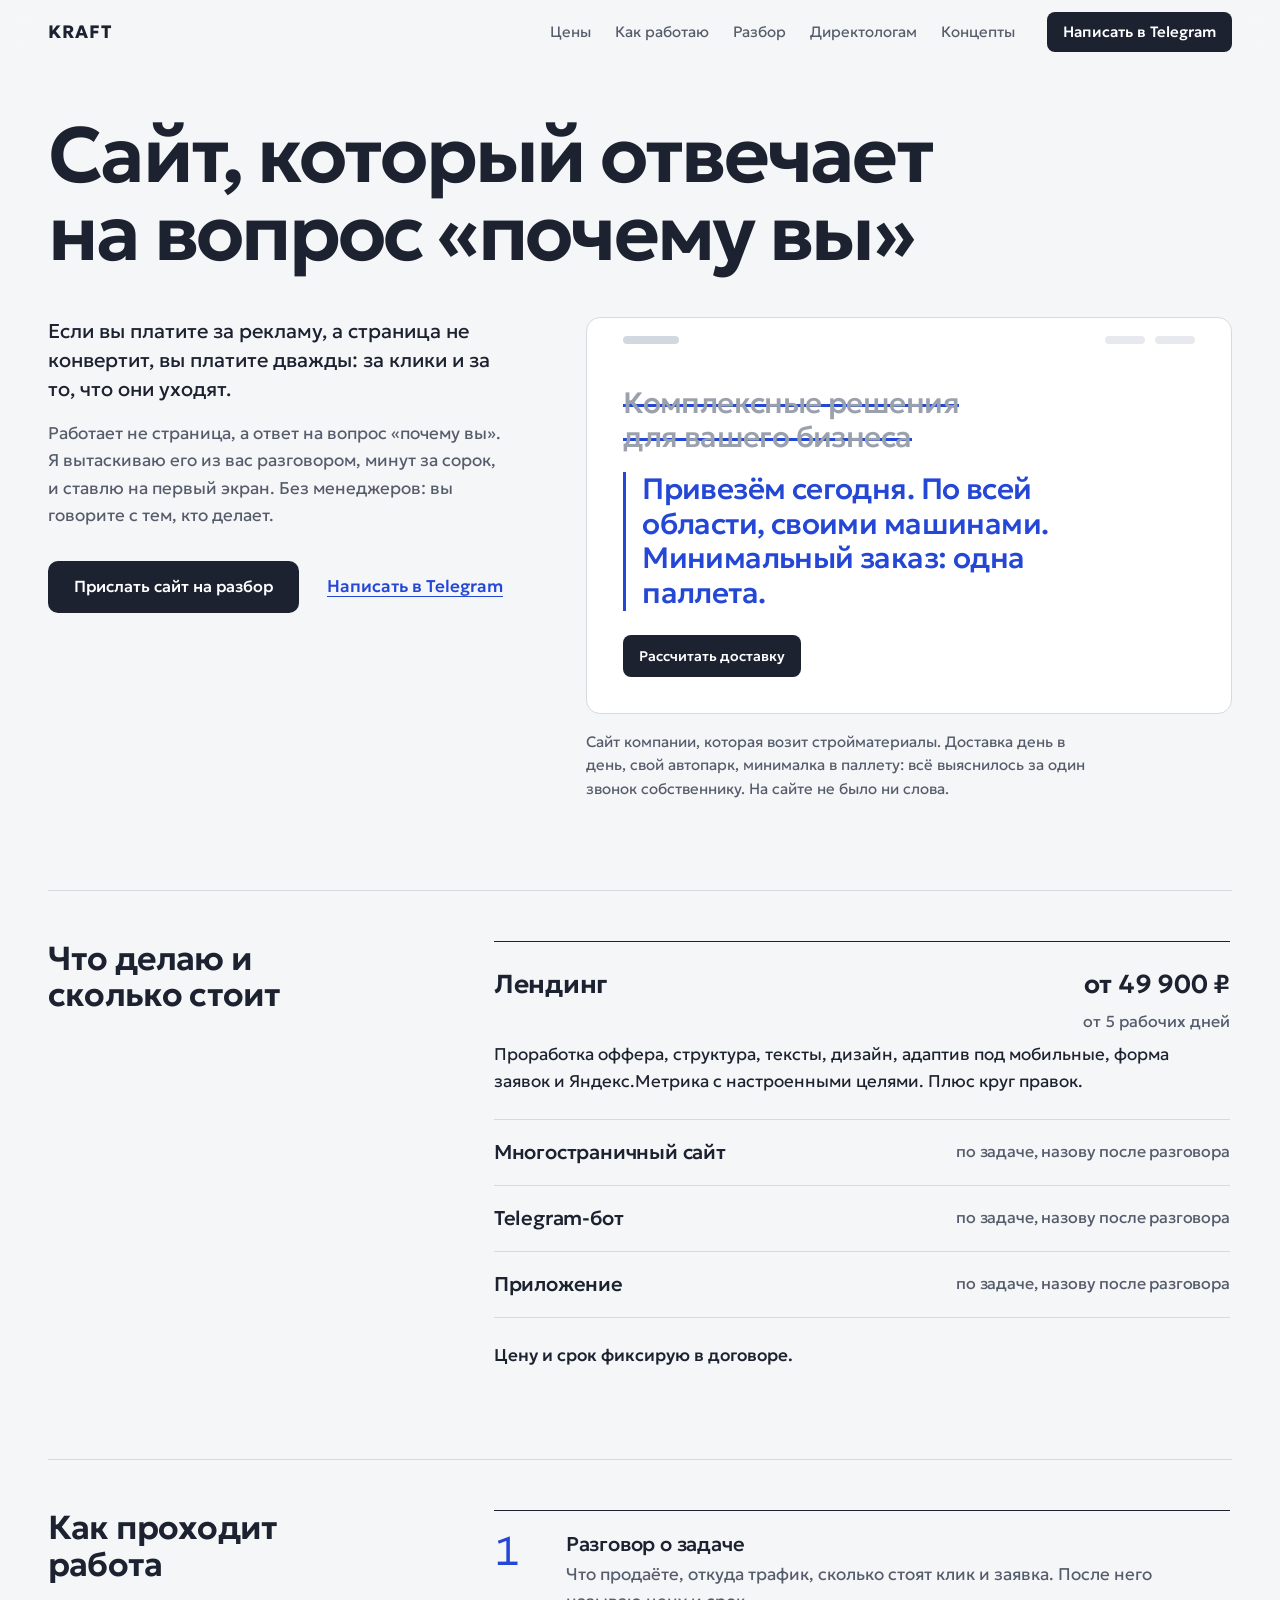
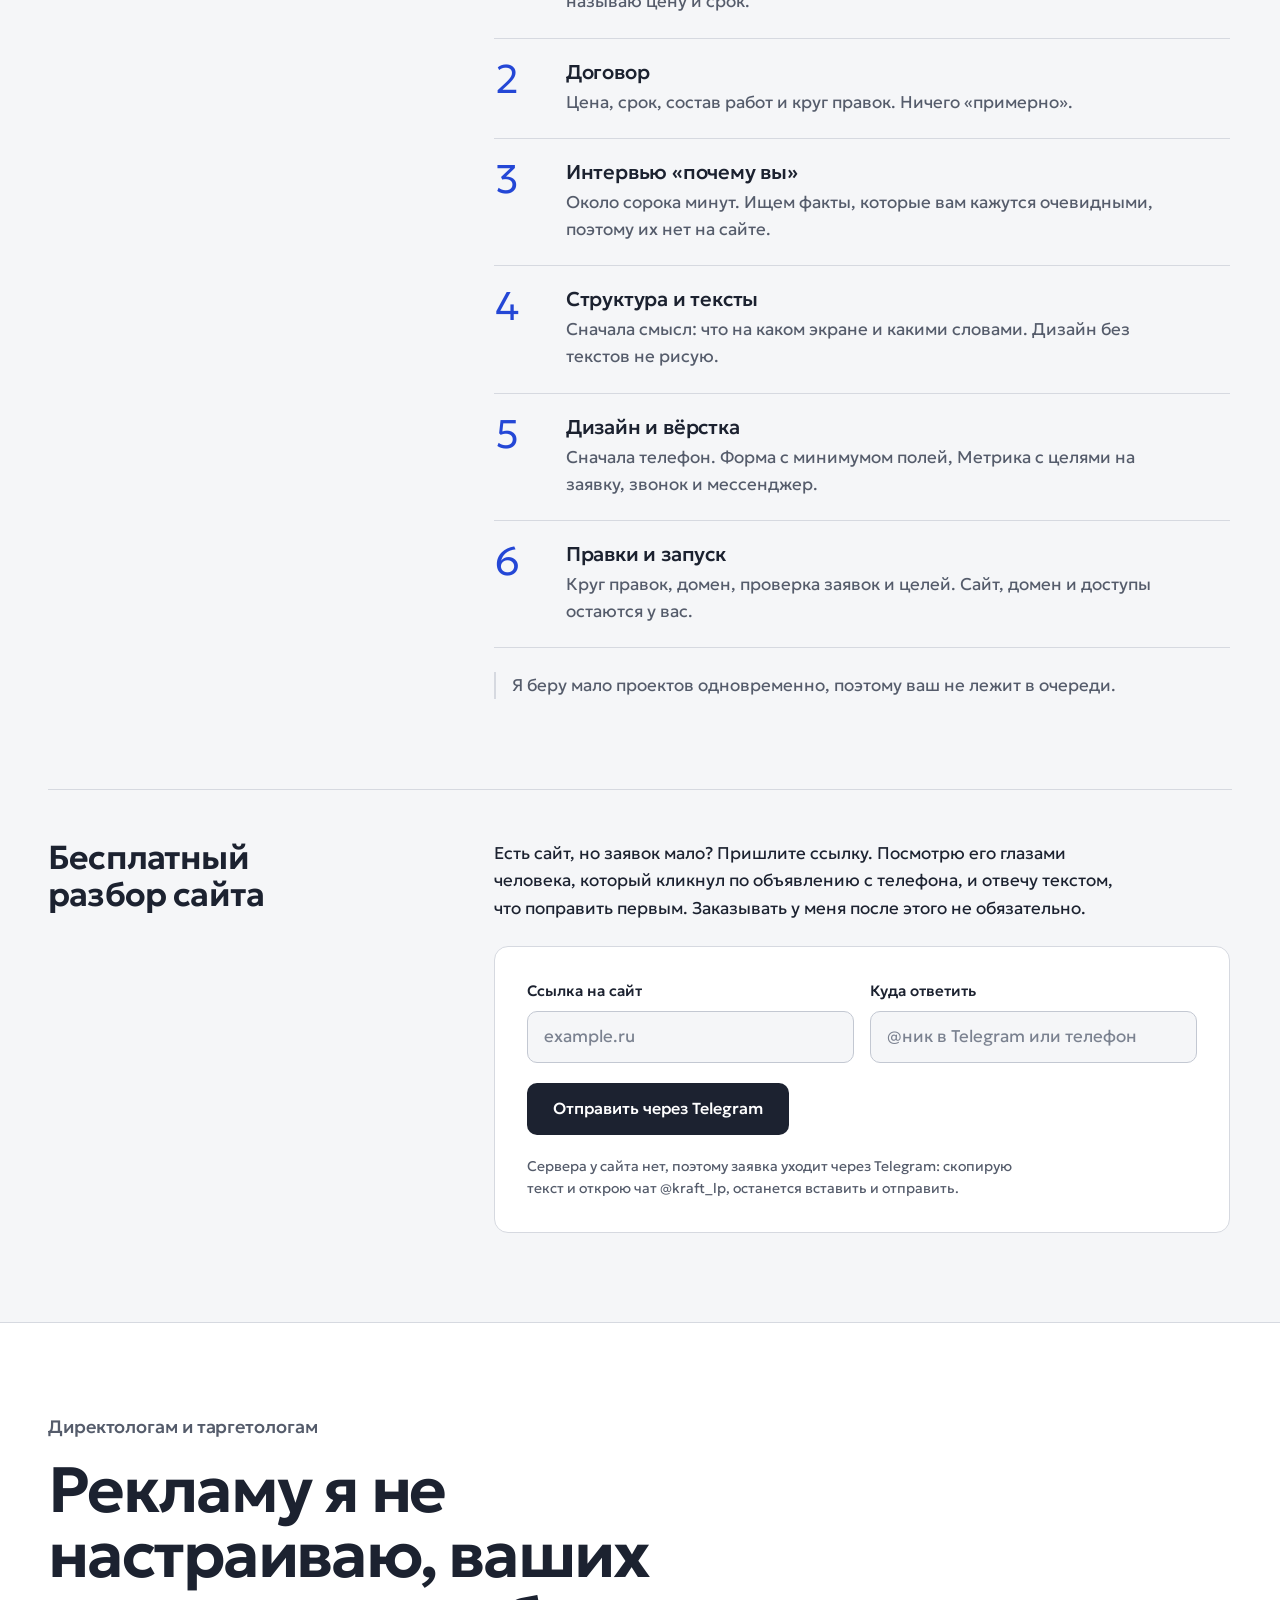
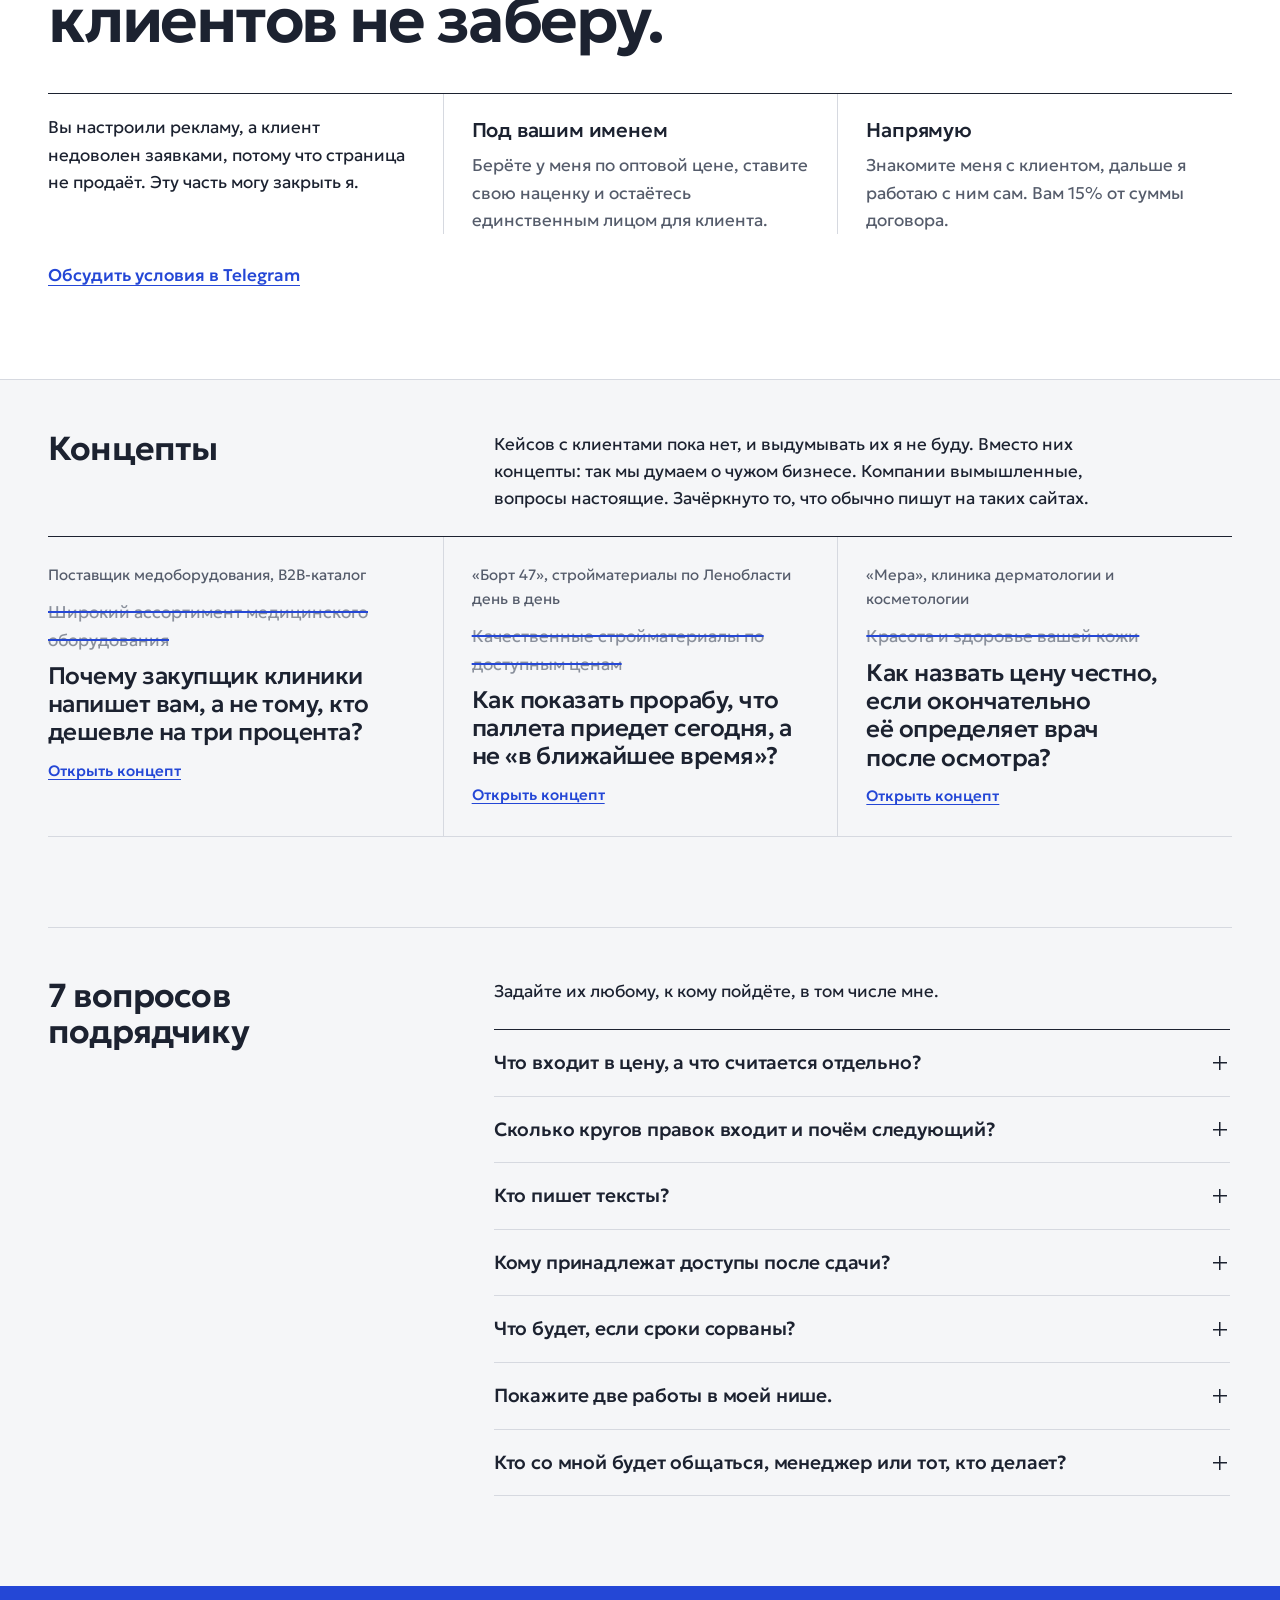
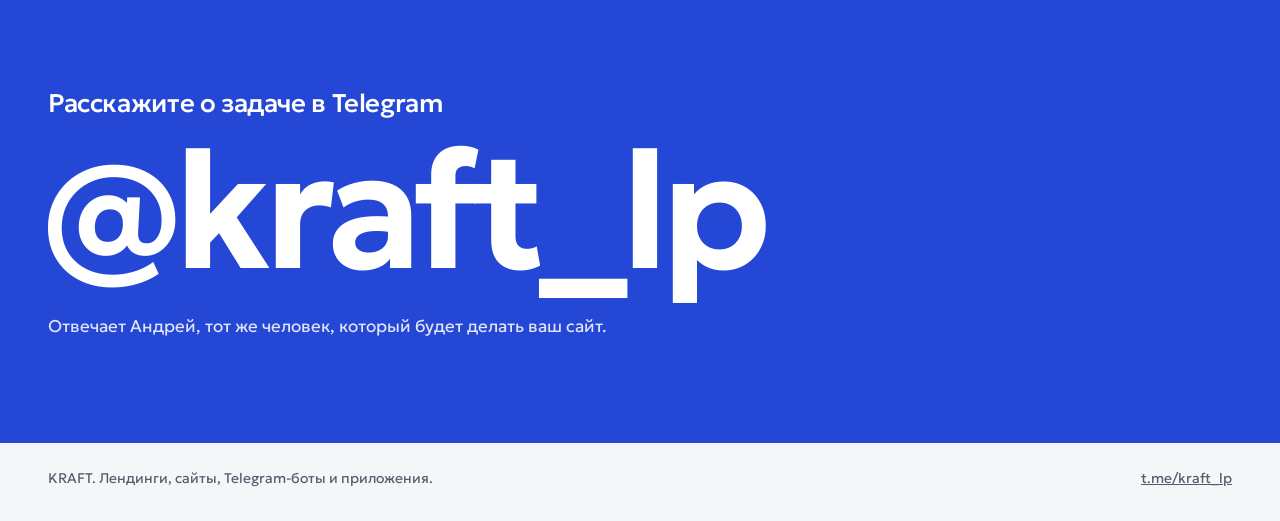
==== kraft/index.html @ 67f377be "KRAFT: сайт студии и концепт «Борт 47»" ====
<!doctype html>
<html lang="ru">
<head>
<meta charset="utf-8">
<meta name="viewport" content="width=device-width, initial-scale=1">
<title>KRAFT: лендинги и сайты под рекламу</title>
<meta name="description" content="Лендинги от 49 900 ₽, сайты, Telegram-боты. Делаю страницы, которые с первого экрана отвечают на вопрос «почему вы». Без менеджеров, цена и срок в договоре. Бесплатный разбор вашего сайта.">
<meta property="og:type" content="website">
<meta property="og:title" content="KRAFT: сайт, который отвечает на вопрос «почему вы»">
<meta property="og:description" content="Лендинги от 49 900 ₽, сайты, Telegram-боты. Общаетесь с тем, кто делает. Бесплатный разбор сайта в Telegram.">
<meta property="og:locale" content="ru_RU">
<meta property="og:image" content="img/og.png">
<meta property="og:image:width" content="1200">
<meta property="og:image:height" content="630">
<meta name="twitter:card" content="summary_large_image">
<meta name="theme-color" content="#F5F6F8">
<link rel="icon" href="data:image/svg+xml,%3Csvg xmlns='http://www.w3.org/2000/svg' viewBox='0 0 32 32'%3E%3Crect width='32' height='32' rx='7' fill='%231C2230'/%3E%3Cpath d='M10 7h3.6v7.4L20 7h4.4l-6.9 7.5L24.8 25h-4.5l-5.4-7.7-1.3 1.4V25H10z' fill='%23fff'/%3E%3Cpath d='M6 16.5h20' stroke='%233D63F0' stroke-width='2.4'/%3E%3C/svg%3E">
<link rel="preconnect" href="https://fonts.googleapis.com">
<link rel="preconnect" href="https://fonts.gstatic.com" crossorigin>
<link href="https://fonts.googleapis.com/css2?family=Geologica:wght@300..700&display=swap" rel="stylesheet">
<link rel="stylesheet" href="styles.css">
</head>
<body>
<a class="skip" href="#main">К содержанию</a>

<header class="top">
  <div class="wrap top__in">
    <a class="logo" href="./" aria-label="KRAFT, на главную">KRAFT</a>
    <nav class="nav" aria-label="Разделы">
      <a href="#price">Цены</a>
      <a href="#process">Как работаю</a>
      <a href="#audit">Разбор</a>
      <a href="#partners">Директологам</a>
      <a href="#concepts">Концепты</a>
    </nav>
    <a class="btn btn--small" href="https://t.me/kraft_lp" target="_blank" rel="noopener">Написать в Telegram</a>
  </div>
</header>

<main id="main">

  <section class="hero wrap" aria-labelledby="hero-title">
    <h1 id="hero-title" class="hero__title">Сайт, который отвечает на&nbsp;вопрос «почему вы»</h1>

    <div class="hero__grid">
      <div class="hero__text">
        <p class="lede">Если вы платите за рекламу, а страница не конвертит, вы платите дважды: за клики и за то, что они уходят.</p>
        <p>Работает не страница, а ответ на вопрос «почему вы». Я вытаскиваю его из вас разговором, минут за сорок, и ставлю на первый экран. Без менеджеров: вы говорите с тем, кто делает.</p>
        <div class="actions">
          <a class="btn" href="#audit">Прислать сайт на разбор</a>
          <a class="link" href="https://t.me/kraft_lp" target="_blank" rel="noopener">Написать в Telegram</a>
        </div>
      </div>

      <figure class="proof">
        <div class="proof__screen" aria-hidden="true">
          <div class="proof__bar"><span></span><span></span><span></span></div>
          <p class="proof__was"><span>Комплексные решения для вашего бизнеса</span></p>
          <p class="proof__now">Привезём сегодня. По всей области, своими машинами. Минимальный заказ: одна паллета.</p>
          <div class="proof__btn">Рассчитать доставку</div>
        </div>
        <figcaption>
          <span class="sr">Было на первом экране: «Комплексные решения для вашего бизнеса». Стало: «Привезём сегодня. По всей области, своими машинами. Минимальный заказ: одна паллета».</span>
          Сайт компании, которая возит стройматериалы. Доставка день в день, свой автопарк, минималка в паллету: всё выяснилось за один звонок собственнику. На сайте не было ни слова.
        </figcaption>
      </figure>
    </div>
  </section>

  <section id="price" class="sec wrap" aria-labelledby="price-title">
    <h2 id="price-title" class="sec__title">Что делаю и сколько стоит</h2>
    <div class="sec__body">
      <dl class="price">
        <div class="price__row price__row--main">
          <dt>Лендинг</dt>
          <dd class="price__sum">от 49&nbsp;900&nbsp;₽<span>от 5 рабочих дней</span></dd>
          <dd class="price__what">Проработка оффера, структура, тексты, дизайн, адаптив под мобильные, форма заявок и Яндекс.Метрика с настроенными целями. Плюс круг правок.</dd>
        </div>
        <div class="price__row">
          <dt>Многостраничный сайт</dt>
          <dd class="price__sum price__sum--ask">по задаче, назову после разговора</dd>
        </div>
        <div class="price__row">
          <dt>Telegram-бот</dt>
          <dd class="price__sum price__sum--ask">по задаче, назову после разговора</dd>
        </div>
        <div class="price__row">
          <dt>Приложение</dt>
          <dd class="price__sum price__sum--ask">по задаче, назову после разговора</dd>
        </div>
      </dl>
      <p class="price__note">Цену и срок фиксирую в договоре.</p>
    </div>
  </section>

  <section id="process" class="sec wrap" aria-labelledby="process-title">
    <h2 id="process-title" class="sec__title">Как проходит работа</h2>
    <div class="sec__body">
      <ol class="steps">
        <li><h3>Разговор о задаче</h3><p>Что продаёте, откуда трафик, сколько стоят клик и заявка. После него называю цену и срок.</p></li>
        <li><h3>Договор</h3><p>Цена, срок, состав работ и круг правок. Ничего «примерно».</p></li>
        <li><h3>Интервью «почему вы»</h3><p>Около сорока минут. Ищем факты, которые вам кажутся очевидными, поэтому их нет на сайте.</p></li>
        <li><h3>Структура и тексты</h3><p>Сначала смысл: что на каком экране и какими словами. Дизайн без текстов не рисую.</p></li>
        <li><h3>Дизайн и вёрстка</h3><p>Сначала телефон. Форма с минимумом полей, Метрика с целями на заявку, звонок и мессенджер.</p></li>
        <li><h3>Правки и запуск</h3><p>Круг правок, домен, проверка заявок и целей. Сайт, домен и доступы остаются у вас.</p></li>
      </ol>
      <p class="aside">Я беру мало проектов одновременно, поэтому ваш не лежит в очереди.</p>
    </div>
  </section>

  <section id="audit" class="sec sec--audit wrap" aria-labelledby="audit-title">
    <h2 id="audit-title" class="sec__title">Бесплатный разбор сайта</h2>
    <div class="sec__body">
      <p>Есть сайт, но заявок мало? Пришлите ссылку. Посмотрю его глазами человека, который кликнул по объявлению с телефона, и отвечу текстом, что поправить первым. Заказывать у меня после этого не обязательно.</p>

      <form class="form" id="audit-form" novalidate>
        <div class="field">
          <label for="f-site">Ссылка на сайт</label>
          <input id="f-site" name="site" type="text" inputmode="url" autocomplete="url" placeholder="example.ru" required aria-describedby="f-site-err">
          <p class="field__err" id="f-site-err" aria-live="polite"></p>
        </div>
        <div class="field">
          <label for="f-contact">Куда ответить</label>
          <input id="f-contact" name="contact" type="text" autocomplete="tel" placeholder="@ник в Telegram или телефон" required aria-describedby="f-contact-err">
          <p class="field__err" id="f-contact-err" aria-live="polite"></p>
        </div>
        <button class="btn" type="submit">Отправить через Telegram</button>
        <p class="form__note">Сервера у сайта нет, поэтому заявка уходит через Telegram: скопирую текст и открою чат @kraft_lp, останется вставить и отправить.</p>
      </form>

      <div class="done" id="audit-done" tabindex="-1" hidden>
        <p class="done__title">Текст заявки скопирован</p>
        <p>В новой вкладке открылся чат <a href="https://t.me/kraft_lp" target="_blank" rel="noopener">@kraft_lp</a>. Вставьте текст и отправьте, и разбор начнётся. Если вкладка не открылась, нажмите на ссылку.</p>
        <pre class="done__text" id="audit-text"></pre>
        <button class="link" type="button" id="audit-again">Отправить другой сайт</button>
      </div>
    </div>
  </section>

  <section id="partners" class="band" aria-labelledby="partners-title">
    <div class="wrap">
      <h2 id="partners-title" class="band__title">Директологам и таргетологам</h2>
      <p class="band__big">Рекламу я не настраиваю, ваших клиентов не заберу.</p>
      <div class="deal">
        <p class="deal__intro">Вы настроили рекламу, а клиент недоволен заявками, потому что страница не продаёт. Эту часть могу закрыть я.</p>
        <div class="deal__item">
          <h3>Под вашим именем</h3>
          <p>Берёте у меня по оптовой цене, ставите свою наценку и остаётесь единственным лицом для клиента.</p>
        </div>
        <div class="deal__item">
          <h3>Напрямую</h3>
          <p>Знакомите меня с клиентом, дальше я работаю с ним сам. Вам 15% от суммы договора.</p>
        </div>
      </div>
      <a class="link" href="https://t.me/kraft_lp" target="_blank" rel="noopener">Обсудить условия в Telegram</a>
    </div>
  </section>

  <section id="concepts" class="sec sec--flush sec--wide wrap" aria-labelledby="concepts-title">
    <h2 id="concepts-title" class="sec__title">Концепты</h2>
    <div class="sec__body">
      <p>Кейсов с клиентами пока нет, и выдумывать их я не буду. Вместо них концепты: так мы думаем о чужом бизнесе. Компании вымышленные, вопросы настоящие. Зачёркнуто то, что обычно пишут на таких сайтах.</p>
      <ul class="concepts">
        <li>
          <a class="concept" href="../medtech/">
            <span class="concept__niche">Поставщик медоборудования, B2B-каталог</span>
            <span class="concept__was"><s>Широкий ассортимент медицинского оборудования</s><span class="sr"> (так обычно пишут)</span></span>
            <span class="concept__q">Почему закупщик клиники напишет вам, а не тому, кто дешевле на три процента?</span>
            <span class="concept__open">Открыть концепт</span>
          </a>
        </li>
        <li>
          <a class="concept" href="../stroy/">
            <span class="concept__niche">«Борт 47», стройматериалы по Ленобласти день в день</span>
            <span class="concept__was"><s>Качественные стройматериалы по доступным ценам</s><span class="sr"> (так обычно пишут)</span></span>
            <span class="concept__q">Как показать прорабу, что паллета приедет сегодня, а не «в ближайшее время»?</span>
            <span class="concept__open">Открыть концепт</span>
          </a>
        </li>
        <li>
          <a class="concept" href="../clinic/">
            <span class="concept__niche">«Мера», клиника дерматологии и косметологии</span>
            <span class="concept__was"><s>Красота и здоровье вашей кожи</s><span class="sr"> (так обычно пишут)</span></span>
            <span class="concept__q">Как назвать цену честно, если окончательно её определяет врач после осмотра?</span>
            <span class="concept__open">Открыть концепт</span>
          </a>
        </li>
      </ul>
    </div>
  </section>

  <section id="faq" class="sec wrap" aria-labelledby="faq-title">
    <h2 id="faq-title" class="sec__title">7 вопросов подрядчику</h2>
    <div class="sec__body">
      <p>Задайте их любому, к кому пойдёте, в том числе мне.</p>
      <div class="faq">
        <details><summary>Что входит в цену, а что считается отдельно?</summary><p>Пишу списком в договоре. Всё, чего там нет, до начала работы обсуждаем отдельно, а не приходит сюрпризом в финальном счёте.</p></details>
        <details><summary>Сколько кругов правок входит и почём следующий?</summary><p>Один круг входит в цену. Стоимость следующих указана в договоре заранее.</p></details>
        <details><summary>Кто пишет тексты?</summary><p>Я, после разговора с вами. Вам не придётся на третий день выяснять, что тексты с вас.</p></details>
        <details><summary>Кому принадлежат доступы после сдачи?</summary><p>Вам. Домен, хостинг и Метрика оформляются на вас, исходники я отдаю.</p></details>
        <details><summary>Что будет, если сроки сорваны?</summary><p>Срок записан в договоре вместе с ответственностью за просрочку. «Мы не срываем» ответом не считается.</p></details>
        <details><summary>Покажите две работы в моей нише.</summary><p>Студия молодая, и выдумывать кейсы я не буду. Покажу концепты ниже, а для вашего бизнеса могу набросать первый экран ещё до договора.</p></details>
        <details><summary>Кто со мной будет общаться, менеджер или тот, кто делает?</summary><p>Тот, кто делает. Менеджеров у меня нет.</p></details>
      </div>
    </div>
  </section>

  <section id="contact" class="contact" aria-labelledby="contact-title">
    <div class="wrap contact__in">
      <h2 id="contact-title" class="contact__title">Расскажите о задаче в Telegram</h2>
      <a class="contact__tg" href="https://t.me/kraft_lp" target="_blank" rel="noopener">@kraft_lp</a>
      <p>Отвечает Андрей, тот же человек, который будет делать ваш сайт.</p>
    </div>
  </section>

</main>

<footer class="foot">
  <div class="wrap foot__in">
    <p>KRAFT. Лендинги, сайты, Telegram-боты и приложения.</p>
    <p><a href="https://t.me/kraft_lp" target="_blank" rel="noopener">t.me/kraft_lp</a></p>
  </div>
</footer>

<script src="main.js" defer></script>
</body>
</html>
---- kraft/styles.css ----
:root {
  --paper: #F5F6F8;
  --sheet: #FFFFFF;
  --ink: #1C2230;
  --muted: #555C6B;
  --rule: #D6D9E0;
  --cobalt: #2447D6;
  --cobalt-soft: #E3E8FB;

  --font: "Geologica", system-ui, -apple-system, "Segoe UI", sans-serif;
  --gutter: clamp(16px, 4vw, 48px);
  --max: 1200px;
  --ease: cubic-bezier(.2, .7, .2, 1);
}

*, *::before, *::after { box-sizing: border-box; }
[hidden] { display: none !important; }

html { -webkit-text-size-adjust: 100%; scroll-behavior: smooth; scroll-padding-top: 88px; }

body {
  margin: 0;
  background: var(--paper);
  color: var(--ink);
  font-family: var(--font);
  font-weight: 370;
  font-size: 1.0625rem;
  line-height: 1.6;
  font-feature-settings: "kern", "liga";
  -webkit-font-smoothing: antialiased;
  overflow-x: hidden;
}

h1, h2, h3, p, dl, dd, ol, ul, figure { margin: 0; }
ul, ol { padding: 0; list-style: none; }
a { color: inherit; }
::selection { background: var(--cobalt-soft); }

:focus-visible {
  outline: 3px solid var(--cobalt);
  outline-offset: 3px;
  border-radius: 4px;
}

.wrap {
  width: 100%;
  max-width: calc(var(--max) + 2 * var(--gutter));
  margin-inline: auto;
  padding-inline: var(--gutter);
}

.sr {
  position: absolute; width: 1px; height: 1px; overflow: hidden;
  clip: rect(0 0 0 0); white-space: nowrap;
}

.skip {
  position: absolute; left: 16px; top: -60px; z-index: 20;
  background: var(--ink); color: #fff; padding: 10px 14px; border-radius: 6px;
  text-decoration: none;
}
.skip:focus { top: 12px; }

/* Header */
.top {
  position: sticky; top: 0; z-index: 10;
  background: rgba(245, 246, 248, .88);
  backdrop-filter: saturate(1.4) blur(12px);
  -webkit-backdrop-filter: saturate(1.4) blur(12px);
  border-bottom: 1px solid transparent;
  transition: border-color .2s;
}
.top.is-scrolled { border-bottom-color: var(--rule); }
.top__in { display: flex; align-items: center; gap: 32px; height: 64px; }

.logo {
  font-weight: 700; font-size: 1.125rem; letter-spacing: .06em;
  text-decoration: none;
}
.nav { display: flex; gap: 24px; margin-left: auto; font-size: .9375rem; }
.nav a { text-decoration: none; color: var(--muted); }
.nav a:hover { color: var(--ink); }

/* Buttons and links */
.btn {
  display: inline-flex; align-items: center; justify-content: center;
  min-height: 52px; padding: 0 26px;
  background: var(--ink); color: #fff;
  font: inherit; font-weight: 500; font-size: 1rem;
  border: 0; border-radius: 10px;
  text-decoration: none; cursor: pointer;
  transition: background-color .15s;
}
.btn:hover { background: var(--cobalt); }
.btn--small { min-height: 40px; padding: 0 16px; font-size: .9375rem; border-radius: 8px; }
.nav + .btn--small { margin-left: 0; }

.link {
  font: inherit; font-weight: 500; color: var(--cobalt);
  background: none; border: 0; padding: 0; cursor: pointer;
  text-decoration: underline; text-decoration-thickness: 1px; text-underline-offset: .22em;
}
.link:hover { text-decoration-thickness: 2px; }

/* Hero */
.hero { padding-top: clamp(28px, 4vw, 56px); padding-bottom: clamp(56px, 7vw, 104px); }

.hero__title {
  font-weight: 600;
  font-size: clamp(2.25rem, 6.1vw, 5.5rem);
  line-height: 1;
  letter-spacing: -.035em;
  max-width: 19ch;
  text-wrap: balance;
}

.hero__grid {
  display: grid;
  grid-template-columns: minmax(0, 5fr) minmax(0, 7fr);
  gap: clamp(32px, 6vw, 96px);
  margin-top: clamp(24px, 3.5vw, 48px);
  align-items: start;
}
.hero__text { display: grid; gap: 16px; max-width: 34em; color: var(--muted); }
.lede { color: var(--ink); font-size: 1.25rem; line-height: 1.45; font-weight: 400; }
.actions { display: flex; flex-wrap: wrap; align-items: center; gap: 16px 28px; margin-top: 16px; }

/* The proof: a first screen being corrected */
.proof { display: grid; gap: 16px; }
.proof__screen {
  position: relative;
  background: var(--sheet);
  border: 1px solid var(--rule);
  border-radius: 14px;
  padding: clamp(20px, 3vw, 36px);
  padding-top: clamp(44px, 4.5vw, 56px);
}
.proof__bar {
  position: absolute; top: 18px; left: clamp(20px, 3vw, 36px); right: clamp(20px, 3vw, 36px);
  display: flex; gap: 10px; align-items: center;
}
.proof__bar span { height: 8px; border-radius: 4px; background: #E7E9EE; }
.proof__bar span:nth-child(1) { width: 56px; background: #D3D7DF; }
.proof__bar span:nth-child(2) { width: 40px; margin-left: auto; }
.proof__bar span:nth-child(3) { width: 40px; }

.proof__was {
  font-weight: 500;
  font-size: clamp(1.25rem, 2.3vw, 1.875rem);
  line-height: 1.15; letter-spacing: -.02em;
  color: #9AA0AC;
  max-width: 17ch;
  margin-top: 12px;
}
.proof__was span {
  background-image: linear-gradient(var(--cobalt), var(--cobalt));
  background-repeat: no-repeat;
  background-position: 0 58%;
  background-size: 100% 3px;
  -webkit-box-decoration-break: clone; box-decoration-break: clone;
}
.proof__now {
  margin-top: 18px;
  padding-left: 16px;
  border-left: 3px solid var(--cobalt);
  color: var(--cobalt);
  font-weight: 500;
  font-size: clamp(1.25rem, 2.3vw, 1.875rem);
  line-height: 1.18; letter-spacing: -.02em;
  max-width: 22ch;
}
.proof__btn {
  display: inline-block;
  padding: 10px 16px; border-radius: 8px;
  background: var(--ink); color: #fff;
  font-size: .875rem; font-weight: 500;
  margin-top: 24px;
}
.proof figcaption { font-size: .9375rem; line-height: 1.55; color: var(--muted); max-width: 52ch; }

/* One orchestrated moment on load */
@media (prefers-reduced-motion: no-preference) {
  .js .proof__was span { background-size: 0 3px; }
  .js .proof__now { opacity: 0; transform: translateY(6px); }
  .js.is-ready .proof__was span {
    transition: background-size .7s var(--ease) .5s, color .4s .9s;
    background-size: 100% 3px;
  }
  .js.is-ready .proof__now {
    transition: opacity .5s var(--ease) 1.25s, transform .5s var(--ease) 1.25s;
    opacity: 1; transform: none;
  }
}

/* Sections */
.sec {
  display: grid;
  grid-template-columns: minmax(0, 4fr) minmax(0, 8fr);
  gap: 24px clamp(32px, 6vw, 96px);
  padding-top: clamp(32px, 4vw, 56px);
  padding-bottom: clamp(56px, 7vw, 96px);
  position: relative;
}
.sec::before {
  content: ""; position: absolute; top: 0;
  left: var(--gutter); right: var(--gutter);
  border-top: 1px solid var(--rule);
}
.sec__title {
  font-weight: 600;
  font-size: clamp(1.625rem, 2.6vw, 2.25rem);
  line-height: 1.1; letter-spacing: -.025em;
  text-wrap: balance;
  max-width: 12ch;
}
.sec__body { display: grid; gap: 24px; max-width: 46rem; align-content: start; }
.sec__body > p { max-width: 38em; }

.big {
  font-size: clamp(1.375rem, 2.4vw, 2rem);
  line-height: 1.3; letter-spacing: -.02em;
  font-weight: 400;
  max-width: 28ch;
  text-wrap: pretty;
}
.big--tight { margin-top: 8px; }
.sec__body > .big { max-width: 30ch; }

.aside {
  color: var(--muted);
  padding-left: 16px;
  border-left: 2px solid var(--rule);
}

/* Price */
.price { border-top: 1px solid var(--ink); }
.price__row {
  display: grid;
  grid-template-columns: minmax(0, 1fr) auto;
  gap: 6px 24px;
  padding: 22px 0 24px;
  border-bottom: 1px solid var(--rule);
}
.price dt { font-weight: 500; font-size: 1.25rem; letter-spacing: -.01em; }
.price__sum {
  font-weight: 500; font-size: 1.25rem;
  font-variant-numeric: tabular-nums; letter-spacing: -.01em;
  text-align: right; white-space: nowrap;
}
.price__sum span { display: block; font-size: 1rem; font-weight: 400; color: var(--muted); letter-spacing: 0; margin-top: 4px; }
.price__sum--ask { font-weight: 400; font-size: 1rem; color: var(--muted); white-space: normal; align-self: center; }
.price__row:not(.price__row--main) { padding: 16px 0 17px; }
.price__what { grid-column: 1 / -1; color: var(--muted); max-width: 40em; }
.price__note { font-weight: 500; }
.price__row--main dt, .price__row--main .price__sum { font-size: 1.625rem; font-weight: 600; }
.price__row--main .price__what { color: var(--ink); }

/* Steps: a real sequence */
.steps { counter-reset: step; display: grid; }
.steps li {
  counter-increment: step;
  display: grid;
  grid-template-columns: 56px minmax(0, 1fr);
  column-gap: 16px;
  padding: 20px 0 22px;
  border-bottom: 1px solid var(--rule);
}
.steps li:first-child { border-top: 1px solid var(--ink); }
.steps li::before {
  content: counter(step);
  grid-row: 1 / span 2;
  font-weight: 300;
  font-size: 2.5rem; line-height: 1;
  color: var(--cobalt);
  font-variant-numeric: tabular-nums;
}
.steps h3 { font-weight: 500; font-size: 1.25rem; letter-spacing: -.01em; line-height: 1.3; }
.steps p { color: var(--muted); margin-top: 4px; max-width: 36em; }

/* Audit form */
.form {
  display: grid;
  grid-template-columns: minmax(0, 1fr) minmax(0, 1fr);
  gap: 20px 16px;
  background: var(--sheet);
  border: 1px solid var(--rule);
  border-radius: 14px;
  padding: clamp(20px, 3vw, 32px);
}
.field { display: grid; gap: 8px; align-content: start; }
.field label { font-weight: 500; font-size: .9375rem; }
.field input {
  width: 100%;
  min-height: 52px;
  padding: 0 16px;
  font: inherit; color: var(--ink);
  background: var(--paper);
  border: 1px solid #C3C8D2;
  border-radius: 10px;
}
.field input::placeholder { color: #7B8290; }
.field input:focus-visible { outline: 3px solid var(--cobalt); outline-offset: 0; border-color: var(--cobalt); border-radius: 10px; }
.field input[aria-invalid="true"] { border-color: #B42318; background: #FFF6F5; }
.field__err { font-size: .875rem; color: #B42318; min-height: 0; }
.field__err:empty { display: none; }
.form .btn { justify-self: start; }
.form__note { grid-column: 1 / -1; font-size: .875rem; color: var(--muted); max-width: 52ch; }
.form .btn { grid-column: 1 / -1; }

.done {
  background: var(--sheet);
  border: 1px solid var(--cobalt);
  border-radius: 14px;
  padding: clamp(20px, 3vw, 32px);
  display: grid; gap: 12px;
}
.done:focus { outline: none; }
.done__title { font-weight: 600; font-size: 1.375rem; letter-spacing: -.015em; color: var(--cobalt); }
.done__text {
  margin: 4px 0;
  font: inherit; font-size: .9375rem;
  white-space: pre-wrap; word-break: break-word;
  background: var(--paper);
  border-radius: 10px;
  padding: 14px 16px;
}
.done .link { justify-self: start; }

/* Partners: full-width band */
.band {
  background: var(--sheet);
  border-block: 1px solid var(--rule);
  padding-block: clamp(56px, 7vw, 104px);
}
.band .wrap { display: grid; gap: 28px; }
.band__title { font-weight: 500; font-size: 1.125rem; color: var(--muted); letter-spacing: -.005em; }
.band__big {
  font-weight: 600;
  font-size: clamp(2rem, 5vw, 4.25rem);
  line-height: 1.02; letter-spacing: -.035em;
  max-width: 17ch;
  text-wrap: balance;
  margin-top: -12px;
}
.deal {
  display: grid; grid-template-columns: repeat(3, minmax(0, 1fr));
  border-top: 1px solid var(--ink);
  margin-top: 12px;
}
.deal > * { padding: 20px 28px 0 0; }
.deal > * + * { padding-left: 28px; border-left: 1px solid var(--rule); }
.deal__intro { color: var(--ink); }
.deal h3 { font-weight: 500; font-size: 1.25rem; letter-spacing: -.01em; }
.deal__item p { color: var(--muted); margin-top: 6px; }
.band .link { justify-self: start; }
.sec.sec--flush::before { display: none; }

/* Concepts: typographic previews */
.concepts { display: grid; border-top: 1px solid var(--ink); }
.concept {
  display: grid;
  gap: 8px;
  padding: 26px 0 28px;
  border-bottom: 1px solid var(--rule);
  text-decoration: none;
}
.concept__niche { font-size: .9375rem; color: var(--muted); }
.concept__was { font-size: 1.0625rem; color: #8A909C; margin-top: 4px; }
.concept__was s { text-decoration-color: var(--cobalt); text-decoration-thickness: 2px; }
.concept__q {
  font-weight: 500;
  font-size: clamp(1.375rem, 2.5vw, 2rem);
  line-height: 1.18; letter-spacing: -.022em;
  max-width: 26ch;
  text-wrap: balance;
}
.concept__open {
  color: var(--cobalt); font-weight: 500; font-size: .9375rem;
  text-decoration: underline; text-decoration-thickness: 1px; text-underline-offset: .22em;
  margin-top: 4px;
}
.concept:hover .concept__q { color: var(--cobalt); }
.concept:hover .concept__open { text-decoration-thickness: 2px; }
.concept:focus-visible { outline-offset: 6px; }

/* FAQ */
.faq { border-top: 1px solid var(--ink); }
.faq details { border-bottom: 1px solid var(--rule); }
.faq summary {
  list-style: none;
  display: grid; grid-template-columns: minmax(0, 1fr) 20px; gap: 16px; align-items: center;
  padding: 20px 0;
  font-weight: 500; font-size: 1.1875rem; line-height: 1.35; letter-spacing: -.01em;
  cursor: pointer;
}
.faq summary::-webkit-details-marker { display: none; }
.faq summary::after {
  content: ""; width: 20px; height: 20px;
  background:
    linear-gradient(var(--ink), var(--ink)) center / 14px 1.5px no-repeat,
    linear-gradient(var(--ink), var(--ink)) center / 1.5px 14px no-repeat;
  transition: transform .2s var(--ease);
}
.faq details[open] summary::after { transform: rotate(45deg); }
.faq summary:hover { color: var(--cobalt); }
.faq details p { color: var(--muted); padding: 0 36px 22px 0; max-width: 40em; }

/* Contact: the one colour field on the page */
.contact {
  background: var(--cobalt);
  color: #fff;
  padding-block: clamp(56px, 8vw, 112px);
}
.contact__in { display: grid; gap: 12px; }
.contact__title {
  font-weight: 500;
  font-size: clamp(1.25rem, 2vw, 1.625rem);
  line-height: 1.2; letter-spacing: -.015em;
}
.contact p { color: rgba(255, 255, 255, .86); max-width: 34em; }
.contact__tg {
  justify-self: start;
  font-weight: 600;
  font-size: clamp(3rem, 13vw, 11rem);
  line-height: .95; letter-spacing: -.05em;
  color: #fff;
  text-decoration: none;
  background-image: linear-gradient(#fff, #fff);
  background-repeat: no-repeat;
  background-position: 0 100%;
  background-size: 0 5px;
  padding-bottom: 12px;
  margin-left: -.04em;
  transition: background-size .35s var(--ease);
}
.contact__tg:hover { background-size: 100% 5px; }
.contact :focus-visible { outline-color: #fff; }

/* Footer */
.foot { font-size: .875rem; color: var(--muted); }
.foot__in { display: flex; justify-content: space-between; gap: 16px; flex-wrap: wrap; padding-top: 24px; padding-bottom: 32px; }

/* Responsive */
@media (max-width: 1000px) {
  .nav { display: none; }
  .top__in .btn--small { margin-left: auto; }
  .hero__grid { grid-template-columns: 1fr; }
  .sec { grid-template-columns: 1fr; }
  .sec__title { max-width: 20ch; }
  .deal { grid-template-columns: 1fr 1fr; }
  .deal__intro { grid-column: 1 / -1; padding-bottom: 20px; }
  .deal > .deal__item:first-of-type { padding-left: 0; border-left: 0; }
}

@media (max-width: 640px) {
  body { font-size: 1rem; }
  .top__in { height: 56px; gap: 12px; }
  .hero__title { font-size: clamp(2.375rem, 11.2vw, 3.5rem); letter-spacing: -.03em; }
  .lede { font-size: 1.125rem; }
  .actions .btn { width: 100%; }
  .price__row { grid-template-columns: 1fr; }
  .price__sum { text-align: left; }
  .price__row--main dt, .price__row--main .price__sum { font-size: 1.375rem; }
  .steps li { grid-template-columns: 40px minmax(0, 1fr); column-gap: 12px; }
  .steps li::before { font-size: 2rem; }
  .form { grid-template-columns: 1fr; }
  .form .btn { width: 100%; }
  .deal { grid-template-columns: 1fr; }
  .deal > * { padding: 16px 0 0; }
  .deal > * + * { padding-left: 0; border-left: 0; }
  .deal__intro { padding-bottom: 0; }
  .hero__text { gap: 12px; }
  .actions { margin-top: 8px; }
  .faq summary { font-size: 1.0625rem; }
  .faq details p { padding-right: 0; }
}

@media (max-width: 380px) {
  .top .btn--small { padding: 0 12px; font-size: .875rem; }
}

@media (prefers-reduced-motion: reduce) {
  html { scroll-behavior: auto; }
  *, *::before, *::after { transition: none !important; animation: none !important; }
}

/* Concepts: full width, three columns */
.sec--wide .sec__body { display: contents; }
@media (max-width: 1000px) { .sec--wide { grid-template-columns: 1fr; } }
.sec--wide .sec__body > p { align-self: end; }
.sec--wide .concepts { grid-column: 1 / -1; }
@media (min-width: 1001px) {
  .concepts { grid-template-columns: repeat(3, minmax(0, 1fr)); }
  .concepts li + li .concept { padding-left: 28px; border-left: 1px solid var(--rule); }
  .concepts li .concept { padding-right: 28px; height: 100%; align-content: start; }
  .concepts .concept__open { align-self: end; }
  .concept__q { font-size: 1.5rem; }
}
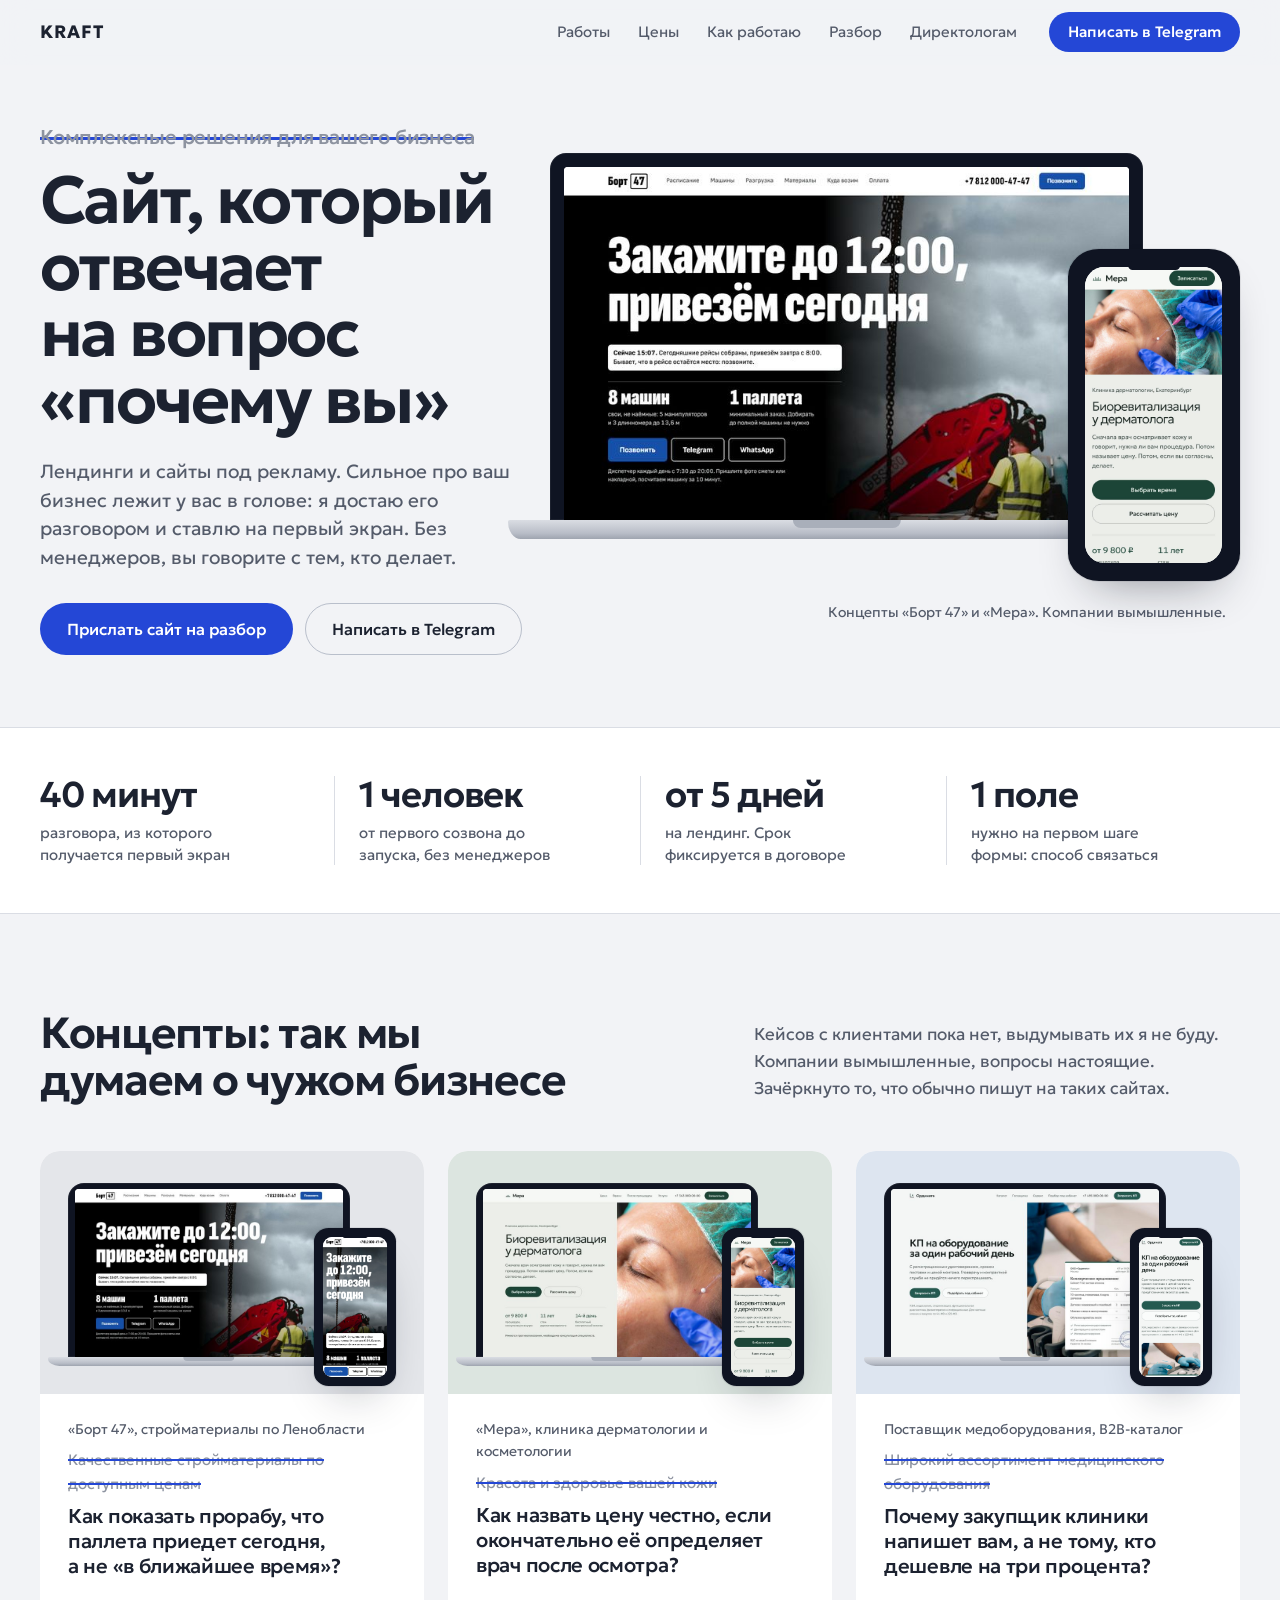
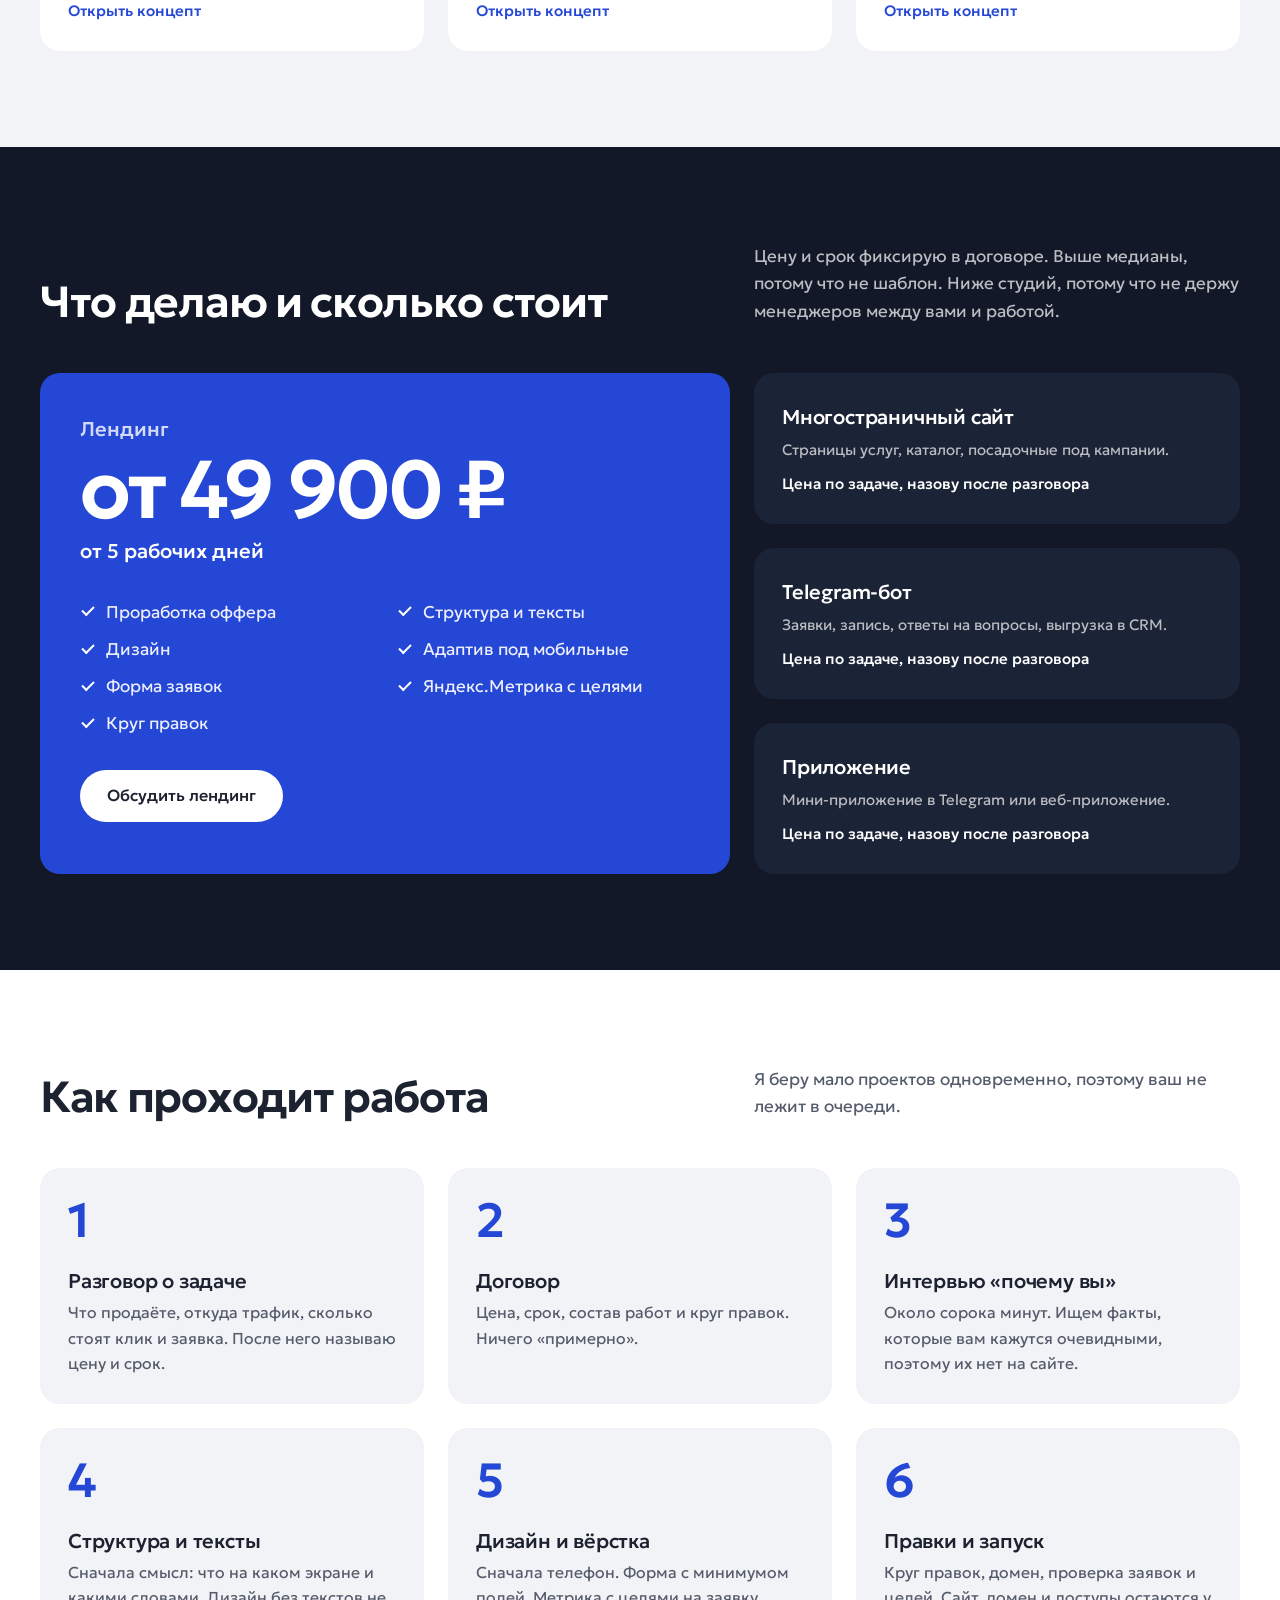
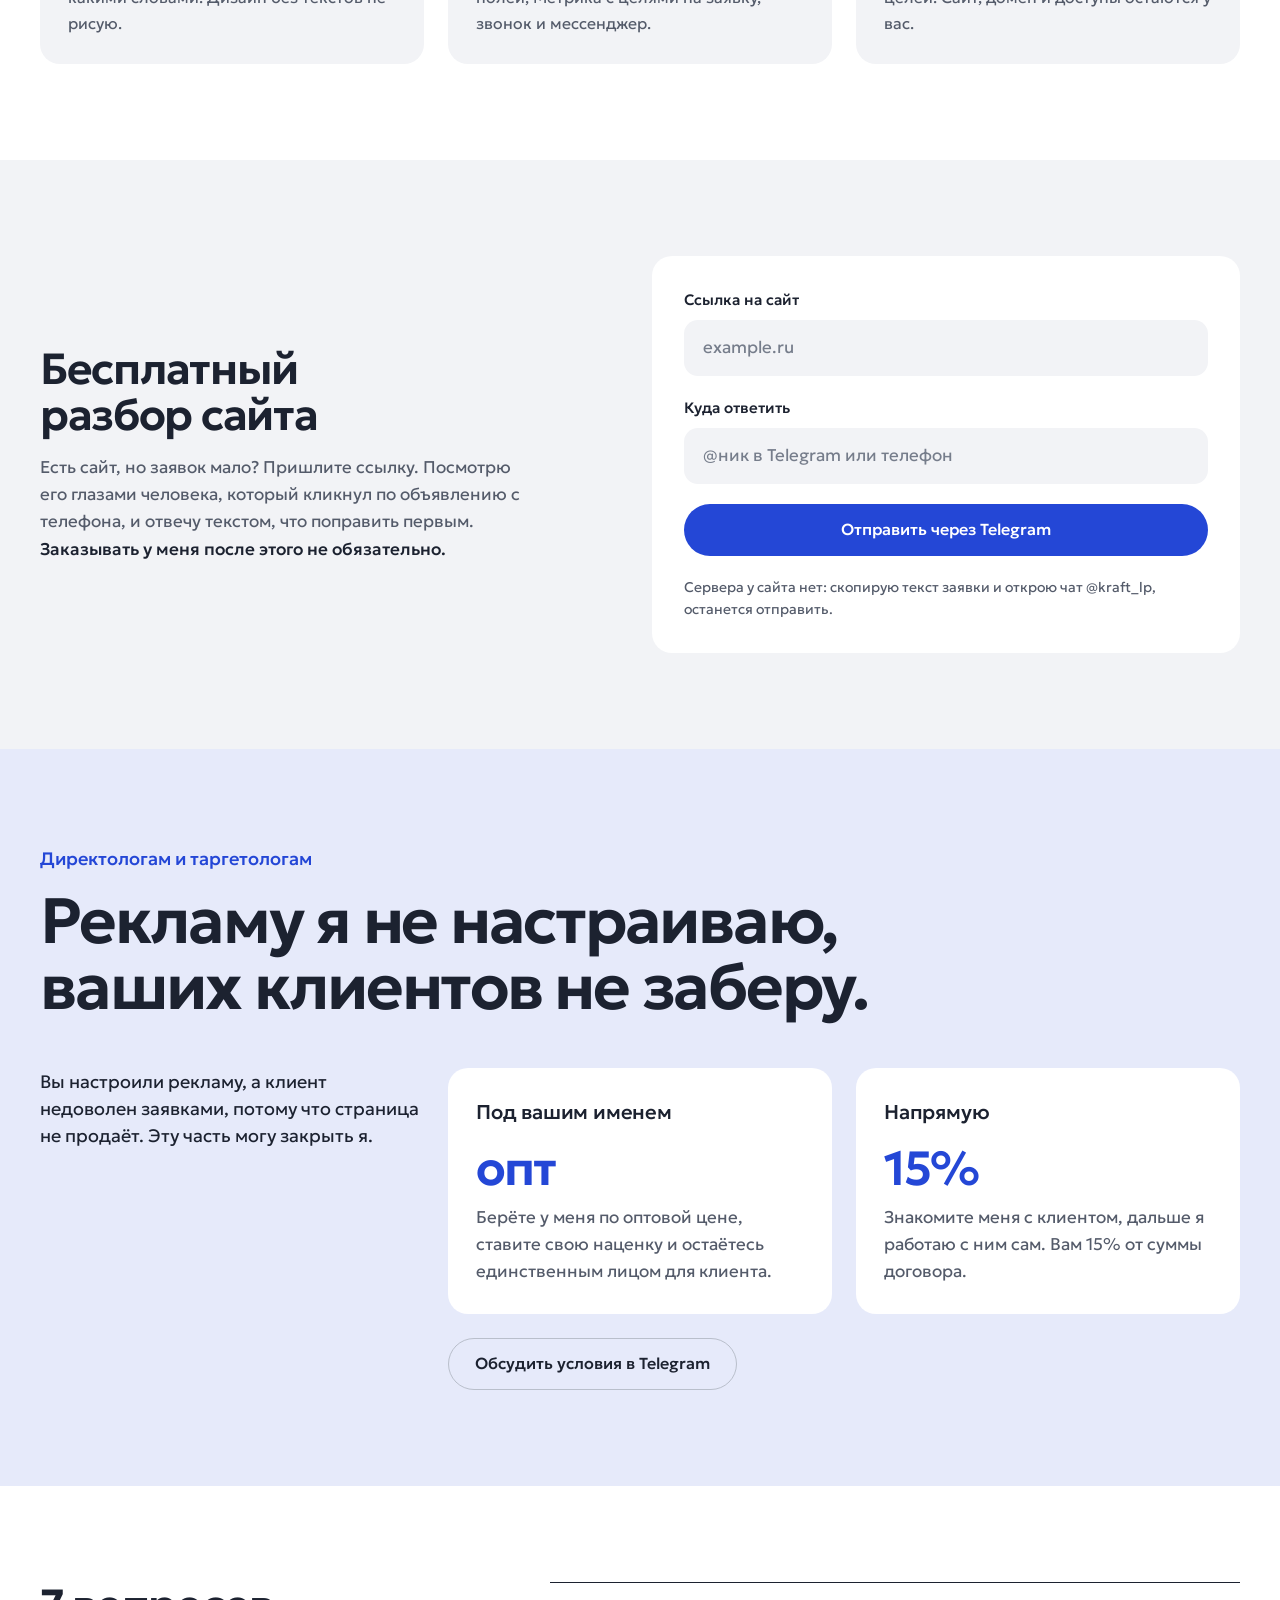
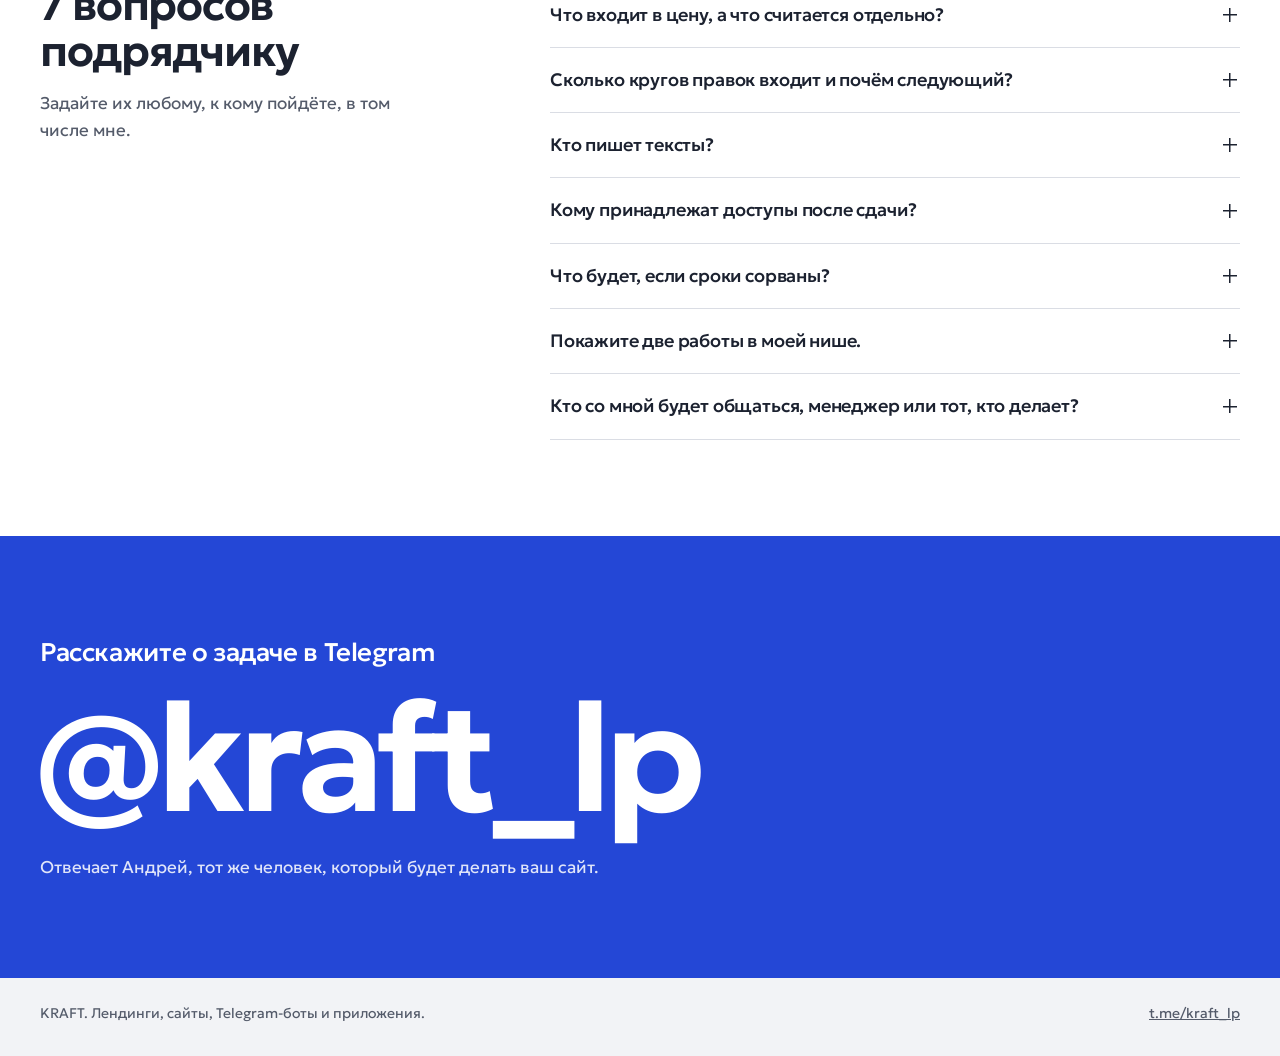
==== commit 9ed3d676: "Редизайн: фото, сетка; концепты «Мера» и «Ордината»" ====
--- a/kraft/index.html
+++ b/kraft/index.html
@@ -4,16 +4,16 @@
 <meta charset="utf-8">
 <meta name="viewport" content="width=device-width, initial-scale=1">
 <title>KRAFT: лендинги и сайты под рекламу</title>
-<meta name="description" content="Лендинги от 49 900 ₽, сайты, Telegram-боты. Делаю страницы, которые с первого экрана отвечают на вопрос «почему вы». Без менеджеров, цена и срок в договоре. Бесплатный разбор вашего сайта.">
+<meta name="description" content="Лендинги от 49 900 ₽ и от 5 рабочих дней, сайты, Telegram-боты. Делаю страницы, которые с первого экрана отвечают на вопрос «почему вы». Без менеджеров, цена и срок в договоре. Бесплатный разбор вашего сайта.">
 <meta property="og:type" content="website">
 <meta property="og:title" content="KRAFT: сайт, который отвечает на вопрос «почему вы»">
 <meta property="og:description" content="Лендинги от 49 900 ₽, сайты, Telegram-боты. Общаетесь с тем, кто делает. Бесплатный разбор сайта в Telegram.">
 <meta property="og:locale" content="ru_RU">
-<meta property="og:image" content="img/og.png">
+<meta property="og:image" content="https://stint19.github.io/kraft/kraft/img/og.png">
 <meta property="og:image:width" content="1200">
 <meta property="og:image:height" content="630">
 <meta name="twitter:card" content="summary_large_image">
-<meta name="theme-color" content="#F5F6F8">
+<meta name="theme-color" content="#F2F3F6">
 <link rel="icon" href="data:image/svg+xml,%3Csvg xmlns='http://www.w3.org/2000/svg' viewBox='0 0 32 32'%3E%3Crect width='32' height='32' rx='7' fill='%231C2230'/%3E%3Cpath d='M10 7h3.6v7.4L20 7h4.4l-6.9 7.5L24.8 25h-4.5l-5.4-7.7-1.3 1.4V25H10z' fill='%23fff'/%3E%3Cpath d='M6 16.5h20' stroke='%233D63F0' stroke-width='2.4'/%3E%3C/svg%3E">
 <link rel="preconnect" href="https://fonts.googleapis.com">
 <link rel="preconnect" href="https://fonts.gstatic.com" crossorigin>
@@ -24,14 +24,14 @@
 <a class="skip" href="#main">К содержанию</a>
 
 <header class="top">
-  <div class="wrap top__in">
+  <div class="container top__in">
     <a class="logo" href="./" aria-label="KRAFT, на главную">KRAFT</a>
     <nav class="nav" aria-label="Разделы">
+      <a href="#concepts">Работы</a>
       <a href="#price">Цены</a>
       <a href="#process">Как работаю</a>
       <a href="#audit">Разбор</a>
       <a href="#partners">Директологам</a>
-      <a href="#concepts">Концепты</a>
     </nav>
     <a class="btn btn--small" href="https://t.me/kraft_lp" target="_blank" rel="noopener">Написать в Telegram</a>
   </div>
@@ -39,184 +39,268 @@
 
 <main id="main">
 
-  <section class="hero wrap" aria-labelledby="hero-title">
-    <h1 id="hero-title" class="hero__title">Сайт, который отвечает на&nbsp;вопрос «почему вы»</h1>
-
-    <div class="hero__grid">
+  <!-- Hero -->
+  <section class="hero" aria-labelledby="hero-title">
+    <div class="container grid">
       <div class="hero__text">
-        <p class="lede">Если вы платите за рекламу, а страница не конвертит, вы платите дважды: за клики и за то, что они уходят.</p>
-        <p>Работает не страница, а ответ на вопрос «почему вы». Я вытаскиваю его из вас разговором, минут за сорок, и ставлю на первый экран. Без менеджеров: вы говорите с тем, кто делает.</p>
+        <p class="hero__was"><span>Комплексные решения для вашего бизнеса</span><span class="sr"> (так писать не будем)</span></p>
+        <h1 id="hero-title" class="hero__title">Сайт, который отвечает на&nbsp;вопрос «почему вы»</h1>
+        <p class="hero__lede">Лендинги и сайты под рекламу. Сильное про ваш бизнес лежит у вас в голове: я достаю его разговором и ставлю на первый экран. Без менеджеров, вы говорите с тем, кто делает.</p>
         <div class="actions">
           <a class="btn" href="#audit">Прислать сайт на разбор</a>
-          <a class="link" href="https://t.me/kraft_lp" target="_blank" rel="noopener">Написать в Telegram</a>
-        </div>
-      </div>
-
-      <figure class="proof">
-        <div class="proof__screen" aria-hidden="true">
-          <div class="proof__bar"><span></span><span></span><span></span></div>
-          <p class="proof__was"><span>Комплексные решения для вашего бизнеса</span></p>
-          <p class="proof__now">Привезём сегодня. По всей области, своими машинами. Минимальный заказ: одна паллета.</p>
-          <div class="proof__btn">Рассчитать доставку</div>
-        </div>
-        <figcaption>
-          <span class="sr">Было на первом экране: «Комплексные решения для вашего бизнеса». Стало: «Привезём сегодня. По всей области, своими машинами. Минимальный заказ: одна паллета».</span>
-          Сайт компании, которая возит стройматериалы. Доставка день в день, свой автопарк, минималка в паллету: всё выяснилось за один звонок собственнику. На сайте не было ни слова.
-        </figcaption>
+          <a class="btn btn--ghost hero__tg" href="https://t.me/kraft_lp" target="_blank" rel="noopener">Написать в Telegram</a>
+        </div>
+      </div>
+
+      <figure class="hero__devices">
+        <div class="devices devices--hero">
+          <div class="laptop">
+            <div class="laptop__screen">
+              <img src="img/stroy-desktop.jpg" srcset="img/stroy-desktop-720.jpg 720w, img/stroy-desktop.jpg 1440w" sizes="(max-width: 900px) 92vw, 640px" width="1440" height="900" alt="Первый экран концепта «Борт 47»: «Закажите до 12:00, привезём сегодня»">
+            </div>
+            <div class="laptop__base" aria-hidden="true"></div>
+          </div>
+          <div class="phone">
+            <div class="phone__screen">
+              <img src="img/clinic-mobile.jpg" width="390" height="844" alt="Мобильная версия концепта клиники «Мера»">
+            </div>
+          </div>
+        </div>
+        <figcaption>Концепты «Борт 47» и «Мера». Компании вымышленные.</figcaption>
       </figure>
     </div>
   </section>
 
-  <section id="price" class="sec wrap" aria-labelledby="price-title">
-    <h2 id="price-title" class="sec__title">Что делаю и сколько стоит</h2>
-    <div class="sec__body">
-      <dl class="price">
-        <div class="price__row price__row--main">
-          <dt>Лендинг</dt>
-          <dd class="price__sum">от 49&nbsp;900&nbsp;₽<span>от 5 рабочих дней</span></dd>
-          <dd class="price__what">Проработка оффера, структура, тексты, дизайн, адаптив под мобильные, форма заявок и Яндекс.Метрика с настроенными целями. Плюс круг правок.</dd>
-        </div>
-        <div class="price__row">
-          <dt>Многостраничный сайт</dt>
-          <dd class="price__sum price__sum--ask">по задаче, назову после разговора</dd>
-        </div>
-        <div class="price__row">
-          <dt>Telegram-бот</dt>
-          <dd class="price__sum price__sum--ask">по задаче, назову после разговора</dd>
-        </div>
-        <div class="price__row">
-          <dt>Приложение</dt>
-          <dd class="price__sum price__sum--ask">по задаче, назову после разговора</dd>
-        </div>
-      </dl>
-      <p class="price__note">Цену и срок фиксирую в договоре.</p>
-    </div>
-  </section>
-
-  <section id="process" class="sec wrap" aria-labelledby="process-title">
-    <h2 id="process-title" class="sec__title">Как проходит работа</h2>
-    <div class="sec__body">
+  <!-- Facts -->
+  <section class="facts" aria-label="Коротко о работе">
+    <div class="container grid">
+      <div class="fact"><p class="fact__num">40 минут</p><p>разговора, из которого получается первый экран</p></div>
+      <div class="fact"><p class="fact__num">1 человек</p><p>от первого созвона до запуска, без менеджеров</p></div>
+      <div class="fact"><p class="fact__num">от 5 дней</p><p>на лендинг. Срок фиксируется в договоре</p></div>
+      <div class="fact"><p class="fact__num">1 поле</p><p>нужно на первом шаге формы: способ связаться</p></div>
+    </div>
+  </section>
+
+  <!-- Concepts -->
+  <section id="concepts" class="section section--paper" aria-labelledby="concepts-title">
+    <div class="container grid">
+      <header class="section__head">
+        <h2 id="concepts-title" class="h2">Концепты: так мы думаем о&nbsp;чужом бизнесе</h2>
+        <p class="section__intro">Кейсов с клиентами пока нет, выдумывать их я не буду. Компании вымышленные, вопросы настоящие. Зачёркнуто то, что обычно пишут на таких сайтах.</p>
+      </header>
+
+      <div class="concepts">
+      <a class="concept" href="../stroy/">
+        <div class="concept__visual concept__visual--stroy">
+          <div class="devices">
+            <div class="laptop">
+              <div class="laptop__screen"><img src="img/stroy-desktop-720.jpg" width="720" height="450" loading="lazy" alt=""></div>
+              <div class="laptop__base" aria-hidden="true"></div>
+            </div>
+            <div class="phone"><div class="phone__screen"><img src="img/stroy-mobile.jpg" width="390" height="844" loading="lazy" alt=""></div></div>
+          </div>
+        </div>
+        <div class="concept__body">
+          <p class="concept__niche">«Борт 47», стройматериалы по Ленобласти</p>
+          <p class="concept__was"><s>Качественные стройматериалы по доступным ценам</s></p>
+          <p class="concept__q">Как показать прорабу, что паллета приедет сегодня, а не «в ближайшее время»?</p>
+          <span class="concept__open">Открыть концепт</span>
+        </div>
+      </a>
+
+      <a class="concept" href="../clinic/">
+        <div class="concept__visual concept__visual--clinic">
+          <div class="devices">
+            <div class="laptop">
+              <div class="laptop__screen"><img src="img/clinic-desktop-720.jpg" width="720" height="450" loading="lazy" alt=""></div>
+              <div class="laptop__base" aria-hidden="true"></div>
+            </div>
+            <div class="phone"><div class="phone__screen"><img src="img/clinic-mobile.jpg" width="390" height="844" loading="lazy" alt=""></div></div>
+          </div>
+        </div>
+        <div class="concept__body">
+          <p class="concept__niche">«Мера», клиника дерматологии и косметологии</p>
+          <p class="concept__was"><s>Красота и здоровье вашей кожи</s></p>
+          <p class="concept__q">Как назвать цену честно, если окончательно её определяет врач после осмотра?</p>
+          <span class="concept__open">Открыть концепт</span>
+        </div>
+      </a>
+
+      <a class="concept" href="../medtech/">
+        <div class="concept__visual concept__visual--medtech">
+          <div class="devices">
+            <div class="laptop">
+              <div class="laptop__screen"><img src="img/medtech-desktop-720.jpg" width="720" height="450" loading="lazy" alt=""></div>
+              <div class="laptop__base" aria-hidden="true"></div>
+            </div>
+            <div class="phone"><div class="phone__screen"><img src="img/medtech-mobile.jpg" width="390" height="844" loading="lazy" alt=""></div></div>
+          </div>
+        </div>
+        <div class="concept__body">
+          <p class="concept__niche">Поставщик медоборудования, B2B-каталог</p>
+          <p class="concept__was"><s>Широкий ассортимент медицинского оборудования</s></p>
+          <p class="concept__q">Почему закупщик клиники напишет вам, а не тому, кто дешевле на три процента?</p>
+          <span class="concept__open">Открыть концепт</span>
+        </div>
+      </a>
+      </div>
+    </div>
+  </section>
+
+  <!-- Price -->
+  <section id="price" class="section section--dark" aria-labelledby="price-title">
+    <div class="container grid">
+      <header class="section__head">
+        <h2 id="price-title" class="h2">Что делаю и сколько стоит</h2>
+        <p class="section__intro">Цену и срок фиксирую в договоре. Выше медианы, потому что не шаблон. Ниже студий, потому что не держу менеджеров между вами и работой.</p>
+      </header>
+
+      <article class="offer">
+        <div class="offer__top">
+          <h3 class="offer__name">Лендинг</h3>
+          <p class="offer__price">от 49&nbsp;900&nbsp;₽</p>
+          <p class="offer__term">от 5 рабочих дней</p>
+        </div>
+        <ul class="offer__list">
+          <li>Проработка оффера</li>
+          <li>Структура и тексты</li>
+          <li>Дизайн</li>
+          <li>Адаптив под мобильные</li>
+          <li>Форма заявок</li>
+          <li>Яндекс.Метрика с целями</li>
+          <li>Круг правок</li>
+        </ul>
+        <a class="btn btn--light" href="https://t.me/kraft_lp" target="_blank" rel="noopener">Обсудить лендинг</a>
+      </article>
+
+      <div class="others">
+        <article class="other">
+          <h3>Многостраничный сайт</h3>
+          <p>Страницы услуг, каталог, посадочные под кампании.</p>
+          <p class="other__price">Цена по задаче, назову после разговора</p>
+        </article>
+        <article class="other">
+          <h3>Telegram-бот</h3>
+          <p>Заявки, запись, ответы на вопросы, выгрузка в CRM.</p>
+          <p class="other__price">Цена по задаче, назову после разговора</p>
+        </article>
+        <article class="other">
+          <h3>Приложение</h3>
+          <p>Мини-приложение в Telegram или веб-приложение.</p>
+          <p class="other__price">Цена по задаче, назову после разговора</p>
+        </article>
+      </div>
+    </div>
+  </section>
+
+  <!-- Process -->
+  <section id="process" class="section" aria-labelledby="process-title">
+    <div class="container grid">
+      <header class="section__head">
+        <h2 id="process-title" class="h2">Как проходит работа</h2>
+        <p class="section__intro">Я беру мало проектов одновременно, поэтому ваш не лежит в очереди.</p>
+      </header>
       <ol class="steps">
-        <li><h3>Разговор о задаче</h3><p>Что продаёте, откуда трафик, сколько стоят клик и заявка. После него называю цену и срок.</p></li>
-        <li><h3>Договор</h3><p>Цена, срок, состав работ и круг правок. Ничего «примерно».</p></li>
-        <li><h3>Интервью «почему вы»</h3><p>Около сорока минут. Ищем факты, которые вам кажутся очевидными, поэтому их нет на сайте.</p></li>
-        <li><h3>Структура и тексты</h3><p>Сначала смысл: что на каком экране и какими словами. Дизайн без текстов не рисую.</p></li>
-        <li><h3>Дизайн и вёрстка</h3><p>Сначала телефон. Форма с минимумом полей, Метрика с целями на заявку, звонок и мессенджер.</p></li>
-        <li><h3>Правки и запуск</h3><p>Круг правок, домен, проверка заявок и целей. Сайт, домен и доступы остаются у вас.</p></li>
+        <li class="step"><h3>Разговор о задаче</h3><p>Что продаёте, откуда трафик, сколько стоят клик и заявка. После него называю цену и срок.</p></li>
+        <li class="step"><h3>Договор</h3><p>Цена, срок, состав работ и круг правок. Ничего «примерно».</p></li>
+        <li class="step"><h3>Интервью «почему вы»</h3><p>Около сорока минут. Ищем факты, которые вам кажутся очевидными, поэтому их нет на сайте.</p></li>
+        <li class="step"><h3>Структура и тексты</h3><p>Сначала смысл: что на каком экране и какими словами. Дизайн без текстов не рисую.</p></li>
+        <li class="step"><h3>Дизайн и вёрстка</h3><p>Сначала телефон. Форма с минимумом полей, Метрика с целями на заявку, звонок и мессенджер.</p></li>
+        <li class="step"><h3>Правки и запуск</h3><p>Круг правок, домен, проверка заявок и целей. Сайт, домен и доступы остаются у вас.</p></li>
       </ol>
-      <p class="aside">Я беру мало проектов одновременно, поэтому ваш не лежит в очереди.</p>
-    </div>
-  </section>
-
-  <section id="audit" class="sec sec--audit wrap" aria-labelledby="audit-title">
-    <h2 id="audit-title" class="sec__title">Бесплатный разбор сайта</h2>
-    <div class="sec__body">
-      <p>Есть сайт, но заявок мало? Пришлите ссылку. Посмотрю его глазами человека, который кликнул по объявлению с телефона, и отвечу текстом, что поправить первым. Заказывать у меня после этого не обязательно.</p>
-
-      <form class="form" id="audit-form" novalidate>
-        <div class="field">
-          <label for="f-site">Ссылка на сайт</label>
-          <input id="f-site" name="site" type="text" inputmode="url" autocomplete="url" placeholder="example.ru" required aria-describedby="f-site-err">
-          <p class="field__err" id="f-site-err" aria-live="polite"></p>
-        </div>
-        <div class="field">
-          <label for="f-contact">Куда ответить</label>
-          <input id="f-contact" name="contact" type="text" autocomplete="tel" placeholder="@ник в Telegram или телефон" required aria-describedby="f-contact-err">
-          <p class="field__err" id="f-contact-err" aria-live="polite"></p>
-        </div>
-        <button class="btn" type="submit">Отправить через Telegram</button>
-        <p class="form__note">Сервера у сайта нет, поэтому заявка уходит через Telegram: скопирую текст и открою чат @kraft_lp, останется вставить и отправить.</p>
-      </form>
-
-      <div class="done" id="audit-done" tabindex="-1" hidden>
-        <p class="done__title">Текст заявки скопирован</p>
-        <p>В новой вкладке открылся чат <a href="https://t.me/kraft_lp" target="_blank" rel="noopener">@kraft_lp</a>. Вставьте текст и отправьте, и разбор начнётся. Если вкладка не открылась, нажмите на ссылку.</p>
-        <pre class="done__text" id="audit-text"></pre>
-        <button class="link" type="button" id="audit-again">Отправить другой сайт</button>
-      </div>
-    </div>
-  </section>
-
-  <section id="partners" class="band" aria-labelledby="partners-title">
-    <div class="wrap">
-      <h2 id="partners-title" class="band__title">Директологам и таргетологам</h2>
-      <p class="band__big">Рекламу я не настраиваю, ваших клиентов не заберу.</p>
-      <div class="deal">
-        <p class="deal__intro">Вы настроили рекламу, а клиент недоволен заявками, потому что страница не продаёт. Эту часть могу закрыть я.</p>
-        <div class="deal__item">
-          <h3>Под вашим именем</h3>
-          <p>Берёте у меня по оптовой цене, ставите свою наценку и остаётесь единственным лицом для клиента.</p>
-        </div>
-        <div class="deal__item">
-          <h3>Напрямую</h3>
-          <p>Знакомите меня с клиентом, дальше я работаю с ним сам. Вам 15% от суммы договора.</p>
-        </div>
-      </div>
-      <a class="link" href="https://t.me/kraft_lp" target="_blank" rel="noopener">Обсудить условия в Telegram</a>
-    </div>
-  </section>
-
-  <section id="concepts" class="sec sec--flush sec--wide wrap" aria-labelledby="concepts-title">
-    <h2 id="concepts-title" class="sec__title">Концепты</h2>
-    <div class="sec__body">
-      <p>Кейсов с клиентами пока нет, и выдумывать их я не буду. Вместо них концепты: так мы думаем о чужом бизнесе. Компании вымышленные, вопросы настоящие. Зачёркнуто то, что обычно пишут на таких сайтах.</p>
-      <ul class="concepts">
-        <li>
-          <a class="concept" href="../medtech/">
-            <span class="concept__niche">Поставщик медоборудования, B2B-каталог</span>
-            <span class="concept__was"><s>Широкий ассортимент медицинского оборудования</s><span class="sr"> (так обычно пишут)</span></span>
-            <span class="concept__q">Почему закупщик клиники напишет вам, а не тому, кто дешевле на три процента?</span>
-            <span class="concept__open">Открыть концепт</span>
-          </a>
-        </li>
-        <li>
-          <a class="concept" href="../stroy/">
-            <span class="concept__niche">«Борт 47», стройматериалы по Ленобласти день в день</span>
-            <span class="concept__was"><s>Качественные стройматериалы по доступным ценам</s><span class="sr"> (так обычно пишут)</span></span>
-            <span class="concept__q">Как показать прорабу, что паллета приедет сегодня, а не «в ближайшее время»?</span>
-            <span class="concept__open">Открыть концепт</span>
-          </a>
-        </li>
-        <li>
-          <a class="concept" href="../clinic/">
-            <span class="concept__niche">«Мера», клиника дерматологии и косметологии</span>
-            <span class="concept__was"><s>Красота и здоровье вашей кожи</s><span class="sr"> (так обычно пишут)</span></span>
-            <span class="concept__q">Как назвать цену честно, если окончательно её определяет врач после осмотра?</span>
-            <span class="concept__open">Открыть концепт</span>
-          </a>
-        </li>
-      </ul>
-    </div>
-  </section>
-
-  <section id="faq" class="sec wrap" aria-labelledby="faq-title">
-    <h2 id="faq-title" class="sec__title">7 вопросов подрядчику</h2>
-    <div class="sec__body">
-      <p>Задайте их любому, к кому пойдёте, в том числе мне.</p>
+    </div>
+  </section>
+
+  <!-- Audit -->
+  <section id="audit" class="section section--paper" aria-labelledby="audit-title">
+    <div class="container grid">
+      <div class="audit__text">
+        <h2 id="audit-title" class="h2">Бесплатный разбор сайта</h2>
+        <p class="section__intro">Есть сайт, но заявок мало? Пришлите ссылку. Посмотрю его глазами человека, который кликнул по объявлению с телефона, и отвечу текстом, что поправить первым. <strong class="audit__small">Заказывать у меня после этого не обязательно.</strong></p>
+      </div>
+
+      <div class="audit__card">
+        <form class="form" id="audit-form" novalidate>
+          <div class="field">
+            <label for="f-site">Ссылка на сайт</label>
+            <input id="f-site" name="site" type="text" inputmode="url" autocomplete="url" placeholder="example.ru" required aria-describedby="f-site-err">
+            <p class="field__err" id="f-site-err" aria-live="polite"></p>
+          </div>
+          <div class="field">
+            <label for="f-contact">Куда ответить</label>
+            <input id="f-contact" name="contact" type="text" autocomplete="tel" placeholder="@ник в Telegram или телефон" required aria-describedby="f-contact-err">
+            <p class="field__err" id="f-contact-err" aria-live="polite"></p>
+          </div>
+          <button class="btn" type="submit">Отправить через Telegram</button>
+          <p class="form__note">Сервера у сайта нет: скопирую текст заявки и открою чат @kraft_lp, останется отправить.</p>
+        </form>
+
+        <div class="done" id="audit-done" tabindex="-1" hidden>
+          <p class="done__title">Текст заявки скопирован</p>
+          <p>В новой вкладке открылся чат <a href="https://t.me/kraft_lp" target="_blank" rel="noopener">@kraft_lp</a>. Вставьте текст и отправьте, и разбор начнётся. Если вкладка не открылась, нажмите на ссылку.</p>
+          <pre class="done__text" id="audit-text"></pre>
+          <button class="link" type="button" id="audit-again">Отправить другой сайт</button>
+        </div>
+      </div>
+    </div>
+  </section>
+
+  <!-- Partners -->
+  <section id="partners" class="section section--tint" aria-labelledby="partners-title">
+    <div class="container grid">
+      <header class="section__head section__head--wide">
+        <p class="partners__for" id="partners-title">Директологам и таргетологам</p>
+        <h2 class="h2 h2--xl">Рекламу я не настраиваю, ваших клиентов не заберу.</h2>
+      </header>
+      <p class="partners__intro">Вы настроили рекламу, а клиент недоволен заявками, потому что страница не продаёт. Эту часть могу закрыть я.</p>
+      <article class="deal">
+        <h3>Под вашим именем</h3>
+        <p class="deal__big">опт</p>
+        <p>Берёте у меня по оптовой цене, ставите свою наценку и остаётесь единственным лицом для клиента.</p>
+      </article>
+      <article class="deal">
+        <h3>Напрямую</h3>
+        <p class="deal__big">15%</p>
+        <p>Знакомите меня с клиентом, дальше я работаю с ним сам. Вам 15% от суммы договора.</p>
+      </article>
+      <div class="partners__cta"><a class="btn btn--ghost" href="https://t.me/kraft_lp" target="_blank" rel="noopener">Обсудить условия в Telegram</a></div>
+    </div>
+  </section>
+
+  <!-- FAQ -->
+  <section id="faq" class="section" aria-labelledby="faq-title">
+    <div class="container grid">
+      <header class="faq__head">
+        <h2 id="faq-title" class="h2">7 вопросов подрядчику</h2>
+        <p class="section__intro">Задайте их любому, к кому пойдёте, в том числе мне.</p>
+      </header>
       <div class="faq">
         <details><summary>Что входит в цену, а что считается отдельно?</summary><p>Пишу списком в договоре. Всё, чего там нет, до начала работы обсуждаем отдельно, а не приходит сюрпризом в финальном счёте.</p></details>
         <details><summary>Сколько кругов правок входит и почём следующий?</summary><p>Один круг входит в цену. Стоимость следующих указана в договоре заранее.</p></details>
         <details><summary>Кто пишет тексты?</summary><p>Я, после разговора с вами. Вам не придётся на третий день выяснять, что тексты с вас.</p></details>
         <details><summary>Кому принадлежат доступы после сдачи?</summary><p>Вам. Домен, хостинг и Метрика оформляются на вас, исходники я отдаю.</p></details>
         <details><summary>Что будет, если сроки сорваны?</summary><p>Срок записан в договоре вместе с ответственностью за просрочку. «Мы не срываем» ответом не считается.</p></details>
-        <details><summary>Покажите две работы в моей нише.</summary><p>Студия молодая, и выдумывать кейсы я не буду. Покажу концепты ниже, а для вашего бизнеса могу набросать первый экран ещё до договора.</p></details>
+        <details><summary>Покажите две работы в моей нише.</summary><p>Студия молодая, и выдумывать кейсы я не буду. Покажу концепты выше на этой странице, а для вашего бизнеса могу набросать первый экран ещё до договора.</p></details>
         <details><summary>Кто со мной будет общаться, менеджер или тот, кто делает?</summary><p>Тот, кто делает. Менеджеров у меня нет.</p></details>
       </div>
     </div>
   </section>
 
+  <!-- Contact -->
   <section id="contact" class="contact" aria-labelledby="contact-title">
-    <div class="wrap contact__in">
-      <h2 id="contact-title" class="contact__title">Расскажите о задаче в Telegram</h2>
-      <a class="contact__tg" href="https://t.me/kraft_lp" target="_blank" rel="noopener">@kraft_lp</a>
-      <p>Отвечает Андрей, тот же человек, который будет делать ваш сайт.</p>
+    <div class="container grid">
+      <div class="contact__in">
+        <h2 id="contact-title" class="contact__title">Расскажите о задаче в Telegram</h2>
+        <a class="contact__tg" href="https://t.me/kraft_lp" target="_blank" rel="noopener">@kraft_lp</a>
+        <p>Отвечает Андрей, тот же человек, который будет делать ваш сайт.</p>
+      </div>
     </div>
   </section>
 
 </main>
 
 <footer class="foot">
-  <div class="wrap foot__in">
+  <div class="container foot__in">
     <p>KRAFT. Лендинги, сайты, Telegram-боты и приложения.</p>
     <p><a href="https://t.me/kraft_lp" target="_blank" rel="noopener">t.me/kraft_lp</a></p>
   </div>
--- a/kraft/styles.css
+++ b/kraft/styles.css
@@ -1,22 +1,28 @@
 :root {
-  --paper: #F5F6F8;
-  --sheet: #FFFFFF;
+  --paper: #F2F3F6;
+  --white: #FFFFFF;
   --ink: #1C2230;
-  --muted: #555C6B;
-  --rule: #D6D9E0;
+  --muted: #545B6A;
+  --rule: #DADDE4;
   --cobalt: #2447D6;
-  --cobalt-soft: #E3E8FB;
+  --cobalt-dark: #1A36AE;
+  --tint: #E6EAFA;
+  --night: #121828;
+  --night-2: #1B2336;
 
   --font: "Geologica", system-ui, -apple-system, "Segoe UI", sans-serif;
-  --gutter: clamp(16px, 4vw, 48px);
-  --max: 1200px;
+  --gutter: clamp(16px, 4vw, 40px);
+  --col-gap: 24px;
+  --max: 1240px;
+  --section: 96px;
+  --radius: 20px;
   --ease: cubic-bezier(.2, .7, .2, 1);
 }
 
 *, *::before, *::after { box-sizing: border-box; }
 [hidden] { display: none !important; }
 
-html { -webkit-text-size-adjust: 100%; scroll-behavior: smooth; scroll-padding-top: 88px; }
+html { -webkit-text-size-adjust: 100%; scroll-behavior: smooth; scroll-padding-top: 80px; }
 
 body {
   margin: 0;
@@ -26,371 +32,316 @@
   font-weight: 370;
   font-size: 1.0625rem;
   line-height: 1.6;
-  font-feature-settings: "kern", "liga";
   -webkit-font-smoothing: antialiased;
   overflow-x: hidden;
 }
 
-h1, h2, h3, p, dl, dd, ol, ul, figure { margin: 0; }
+h1, h2, h3, p, ol, ul, figure { margin: 0; }
 ul, ol { padding: 0; list-style: none; }
 a { color: inherit; }
-::selection { background: var(--cobalt-soft); }
-
-:focus-visible {
-  outline: 3px solid var(--cobalt);
-  outline-offset: 3px;
-  border-radius: 4px;
-}
-
-.wrap {
+img { display: block; max-width: 100%; height: auto; }
+::selection { background: var(--tint); }
+
+:focus-visible { outline: 3px solid var(--cobalt); outline-offset: 3px; border-radius: 6px; }
+
+.sr { position: absolute; width: 1px; height: 1px; overflow: hidden; clip: rect(0 0 0 0); white-space: nowrap; }
+.skip {
+  position: absolute; left: 16px; top: -60px; z-index: 30;
+  background: var(--ink); color: #fff; padding: 10px 14px; border-radius: 8px; text-decoration: none;
+}
+.skip:focus { top: 12px; }
+
+/* ---------- Grid: one container, 12 columns ---------- */
+.container {
   width: 100%;
   max-width: calc(var(--max) + 2 * var(--gutter));
   margin-inline: auto;
   padding-inline: var(--gutter);
 }
-
-.sr {
-  position: absolute; width: 1px; height: 1px; overflow: hidden;
-  clip: rect(0 0 0 0); white-space: nowrap;
-}
-
-.skip {
-  position: absolute; left: 16px; top: -60px; z-index: 20;
-  background: var(--ink); color: #fff; padding: 10px 14px; border-radius: 6px;
-  text-decoration: none;
-}
-.skip:focus { top: 12px; }
-
-/* Header */
+.grid {
+  display: grid;
+  grid-template-columns: repeat(12, minmax(0, 1fr));
+  column-gap: var(--col-gap);
+}
+
+/* ---------- Header ---------- */
 .top {
-  position: sticky; top: 0; z-index: 10;
-  background: rgba(245, 246, 248, .88);
-  backdrop-filter: saturate(1.4) blur(12px);
-  -webkit-backdrop-filter: saturate(1.4) blur(12px);
+  position: sticky; top: 0; z-index: 20;
+  background: rgba(242, 243, 246, .86);
+  backdrop-filter: saturate(1.5) blur(14px);
+  -webkit-backdrop-filter: saturate(1.5) blur(14px);
   border-bottom: 1px solid transparent;
   transition: border-color .2s;
 }
 .top.is-scrolled { border-bottom-color: var(--rule); }
 .top__in { display: flex; align-items: center; gap: 32px; height: 64px; }
-
-.logo {
-  font-weight: 700; font-size: 1.125rem; letter-spacing: .06em;
-  text-decoration: none;
-}
-.nav { display: flex; gap: 24px; margin-left: auto; font-size: .9375rem; }
-.nav a { text-decoration: none; color: var(--muted); }
+.logo { font-weight: 700; font-size: 1.125rem; letter-spacing: .06em; text-decoration: none; }
+.nav { display: flex; gap: 28px; margin-left: auto; font-size: .9375rem; }
+.nav a { text-decoration: none; color: var(--muted); transition: color .15s; }
 .nav a:hover { color: var(--ink); }
 
-/* Buttons and links */
+/* ---------- Buttons ---------- */
 .btn {
   display: inline-flex; align-items: center; justify-content: center;
   min-height: 52px; padding: 0 26px;
-  background: var(--ink); color: #fff;
-  font: inherit; font-weight: 500; font-size: 1rem;
-  border: 0; border-radius: 10px;
+  background: var(--cobalt); color: #fff;
+  font: inherit; font-weight: 500; font-size: 1rem; line-height: 1.2;
+  border: 1px solid transparent; border-radius: 999px;
   text-decoration: none; cursor: pointer;
-  transition: background-color .15s;
-}
-.btn:hover { background: var(--cobalt); }
-.btn--small { min-height: 40px; padding: 0 16px; font-size: .9375rem; border-radius: 8px; }
-.nav + .btn--small { margin-left: 0; }
+  transition: background-color .15s, color .15s, border-color .15s, transform .15s;
+}
+.btn:hover { background: var(--cobalt-dark); }
+.btn:active { transform: translateY(1px); }
+.btn--small { min-height: 40px; padding: 0 18px; font-size: .9375rem; }
+.btn--ghost { background: transparent; color: var(--ink); border-color: #B9BFCB; }
+.btn--ghost:hover { background: var(--white); border-color: var(--ink); }
+.btn--light { background: #fff; color: var(--ink); }
+.btn--light:hover { background: var(--tint); }
 
 .link {
   font: inherit; font-weight: 500; color: var(--cobalt);
   background: none; border: 0; padding: 0; cursor: pointer;
   text-decoration: underline; text-decoration-thickness: 1px; text-underline-offset: .22em;
 }
-.link:hover { text-decoration-thickness: 2px; }
-
-/* Hero */
-.hero { padding-top: clamp(28px, 4vw, 56px); padding-bottom: clamp(56px, 7vw, 104px); }
-
+
+/* ---------- Common section ---------- */
+.section { padding-block: var(--section); background: var(--white); }
+.section--paper { background: var(--paper); }
+.section--tint { background: var(--tint); }
+.section--dark { background: var(--night); color: #fff; }
+
+.section__head { grid-column: 1 / -1; display: grid; grid-template-columns: subgrid; row-gap: 16px; margin-bottom: 48px; align-items: end; }
+.section__head .h2 { grid-column: 1 / span 6; }
+.section__head .section__intro { grid-column: 8 / span 5; }
+.h2 {
+  font-weight: 600;
+  font-size: clamp(1.875rem, 3.4vw, 3rem);
+  line-height: 1.06; letter-spacing: -.03em;
+  text-wrap: balance;
+}
+.h2--xl { font-size: clamp(2.125rem, 5vw, 4.25rem); line-height: 1.02; letter-spacing: -.035em; }
+.section__intro { color: var(--muted); max-width: 36em; }
+.section--dark .section__intro { color: rgba(255, 255, 255, .72); }
+
+/* ---------- Hero ---------- */
+.hero { padding-top: 56px; padding-bottom: 72px; overflow: hidden; }
+.hero .grid { align-items: center; row-gap: 48px; }
+.hero__text { grid-column: 1 / span 5; }
+.hero__devices { grid-column: 6 / span 7; }
+
+.hero__was {
+  font-weight: 500; font-size: 1.25rem; letter-spacing: -.01em;
+  color: #8D93A0;
+  margin-bottom: 14px;
+}
+.hero__was span:first-child {
+  background-image: linear-gradient(var(--cobalt), var(--cobalt));
+  background-repeat: no-repeat; background-position: 0 55%; background-size: 100% 3px;
+  -webkit-box-decoration-break: clone; box-decoration-break: clone;
+}
 .hero__title {
   font-weight: 600;
-  font-size: clamp(2.25rem, 6.1vw, 5.5rem);
-  line-height: 1;
-  letter-spacing: -.035em;
-  max-width: 19ch;
+  font-size: clamp(2.5rem, 5.2vw, 4.5rem);
+  line-height: 1; letter-spacing: -.038em;
   text-wrap: balance;
 }
-
-.hero__grid {
-  display: grid;
-  grid-template-columns: minmax(0, 5fr) minmax(0, 7fr);
-  gap: clamp(32px, 6vw, 96px);
-  margin-top: clamp(24px, 3.5vw, 48px);
-  align-items: start;
-}
-.hero__text { display: grid; gap: 16px; max-width: 34em; color: var(--muted); }
-.lede { color: var(--ink); font-size: 1.25rem; line-height: 1.45; font-weight: 400; }
-.actions { display: flex; flex-wrap: wrap; align-items: center; gap: 16px 28px; margin-top: 16px; }
-
-/* The proof: a first screen being corrected */
-.proof { display: grid; gap: 16px; }
-.proof__screen {
+.hero__lede { margin-top: 24px; font-size: 1.1875rem; line-height: 1.5; color: var(--muted); max-width: 30em; }
+.actions { display: flex; flex-wrap: wrap; gap: 12px; margin-top: 32px; }
+
+.hero__devices figcaption { margin-top: 20px; font-size: .875rem; color: var(--muted); text-align: right; padding-right: 2%; }
+
+@media (prefers-reduced-motion: no-preference) {
+  .js .hero__was span:first-child { background-size: 0 3px; }
+  .js.is-ready .hero__was span:first-child { transition: background-size .7s var(--ease) .4s; background-size: 100% 3px; }
+}
+
+/* ---------- Devices, drawn in CSS ---------- */
+.devices { position: relative; padding-bottom: 6%; }
+.laptop { width: 86%; }
+.laptop__screen {
+  background: #0F1422;
+  border-radius: 16px 16px 0 0;
+  padding: 2.4% 2.4% 0;
+  box-shadow: inset 0 0 0 1px rgba(255, 255, 255, .06);
+}
+.laptop__screen img {
+  width: 100%; aspect-ratio: 16 / 10; object-fit: cover; object-position: top center;
+  border-radius: 4px 4px 0 0;
+  background: #fff;
+}
+.laptop__base {
   position: relative;
-  background: var(--sheet);
-  border: 1px solid var(--rule);
-  border-radius: 14px;
-  padding: clamp(20px, 3vw, 36px);
-  padding-top: clamp(44px, 4.5vw, 56px);
-}
-.proof__bar {
-  position: absolute; top: 18px; left: clamp(20px, 3vw, 36px); right: clamp(20px, 3vw, 36px);
-  display: flex; gap: 10px; align-items: center;
-}
-.proof__bar span { height: 8px; border-radius: 4px; background: #E7E9EE; }
-.proof__bar span:nth-child(1) { width: 56px; background: #D3D7DF; }
-.proof__bar span:nth-child(2) { width: 40px; margin-left: auto; }
-.proof__bar span:nth-child(3) { width: 40px; }
-
-.proof__was {
-  font-weight: 500;
-  font-size: clamp(1.25rem, 2.3vw, 1.875rem);
-  line-height: 1.15; letter-spacing: -.02em;
-  color: #9AA0AC;
-  max-width: 17ch;
-  margin-top: 12px;
-}
-.proof__was span {
-  background-image: linear-gradient(var(--cobalt), var(--cobalt));
-  background-repeat: no-repeat;
-  background-position: 0 58%;
-  background-size: 100% 3px;
-  -webkit-box-decoration-break: clone; box-decoration-break: clone;
-}
-.proof__now {
-  margin-top: 18px;
-  padding-left: 16px;
-  border-left: 3px solid var(--cobalt);
+  height: 0; padding-bottom: 3.2%;
+  width: 114%; margin-left: -7%;
+  background: linear-gradient(#DADDE3, #B8BDC7 70%, #9EA4AF);
+  border-radius: 2px 2px 14px 14px / 2px 2px 100% 100%;
+}
+.laptop__base::after {
+  content: ""; position: absolute; left: 50%; top: 0; transform: translateX(-50%);
+  width: 16%; height: 38%; background: #A9AFBA; border-radius: 0 0 8px 8px;
+}
+.phone {
+  position: absolute; right: 0; bottom: 0;
+  width: 25%;
+  background: #0F1422;
+  border-radius: 18% / 8.4%;
+  padding: 2.6%;
+  box-shadow: 0 0 0 1px rgba(15, 20, 34, .08), 0 24px 48px -24px rgba(15, 20, 34, .45);
+}
+.phone::before {
+  content: ""; position: absolute; top: 3.6%; left: 50%; transform: translateX(-50%);
+  width: 30%; height: 2.6%; border-radius: 99px; background: #0F1422; z-index: 1;
+}
+.phone__screen { border-radius: 14% / 6.6%; overflow: hidden; background: #fff; }
+.phone__screen img { width: 100%; aspect-ratio: 390 / 844; object-fit: cover; object-position: top; }
+
+/* ---------- Facts ---------- */
+.facts { background: var(--white); padding-block: 48px; border-block: 1px solid var(--rule); }
+.fact { grid-column: span 3; }
+.fact + .fact { border-left: 1px solid var(--rule); padding-left: var(--col-gap); margin-left: calc(-1 * var(--col-gap) / 2); }
+.fact__num { font-weight: 600; font-size: clamp(1.75rem, 2.8vw, 2.5rem); line-height: 1.05; letter-spacing: -.03em; margin-bottom: 8px; }
+.fact p:not(.fact__num) { color: var(--muted); font-size: .9375rem; line-height: 1.45; max-width: 22ch; }
+
+/* ---------- Concepts ---------- */
+.concepts { grid-column: 1 / -1; display: grid; grid-template-columns: subgrid; }
+.concept {
+  grid-column: span 4;
+  display: flex; flex-direction: column;
+  background: var(--white);
+  border-radius: var(--radius);
+  overflow: hidden;
+  text-decoration: none;
+  transition: transform .25s var(--ease);
+}
+.concept:hover { transform: translateY(-4px); }
+.concept:focus-visible { outline-offset: 4px; border-radius: var(--radius); }
+.concept__visual { padding: 32px 28px 8px; }
+.concept__visual--stroy { background: #E4E6EA; }
+.concept__visual--clinic { background: #DCE5E0; }
+.concept__visual--medtech { background: #DDE5F0; }
+.concept__body { padding: 24px 28px 28px; display: flex; flex-direction: column; gap: 8px; flex: 1; }
+.concept__niche { font-size: .875rem; color: var(--muted); }
+.concept__was { font-size: .9375rem; color: #8D93A0; }
+.concept__was s { text-decoration-color: var(--cobalt); text-decoration-thickness: 2px; }
+.concept__q { font-weight: 500; font-size: 1.25rem; line-height: 1.25; letter-spacing: -.015em; text-wrap: balance; }
+.concept__open {
+  margin-top: auto; padding-top: 12px;
+  color: var(--cobalt); font-weight: 500; font-size: .9375rem;
+}
+.concept:hover .concept__open { text-decoration: underline; text-underline-offset: .22em; }
+
+/* ---------- Price: visual block ---------- */
+.offer {
+  grid-column: 1 / span 7;
+  background: var(--cobalt);
+  border-radius: var(--radius);
+  padding: 40px;
+  display: flex; flex-direction: column; gap: 32px;
+}
+.offer__top { display: grid; gap: 4px; }
+.offer__name { font-weight: 500; font-size: 1.25rem; color: rgba(255, 255, 255, .8); }
+.offer__price { font-weight: 600; font-size: clamp(3rem, 6.4vw, 5.5rem); line-height: 1; letter-spacing: -.045em; }
+.offer__term { font-size: 1.25rem; font-weight: 500; }
+.offer__list { display: grid; grid-template-columns: 1fr 1fr; gap: 10px 24px; }
+.offer__list li { position: relative; padding-left: 26px; color: rgba(255, 255, 255, .92); }
+.offer__list li::before {
+  content: ""; position: absolute; left: 2px; top: .45em;
+  width: 12px; height: 7px;
+  border-left: 2px solid #fff; border-bottom: 2px solid #fff;
+  transform: rotate(-45deg);
+}
+.offer .btn { align-self: flex-start; }
+
+.others { grid-column: 8 / span 5; display: grid; gap: var(--col-gap); }
+.other {
+  background: var(--night-2);
+  border-radius: var(--radius);
+  padding: 28px;
+  display: grid; gap: 6px; align-content: start;
+}
+.other h3 { font-weight: 500; font-size: 1.25rem; letter-spacing: -.01em; }
+.other p { color: rgba(255, 255, 255, .7); font-size: .9375rem; line-height: 1.5; }
+.other .other__price { color: #fff; font-weight: 500; margin-top: 6px; }
+
+/* ---------- Process ---------- */
+.steps { grid-column: 1 / -1; display: grid; grid-template-columns: subgrid; row-gap: var(--col-gap); counter-reset: step; }
+.step {
+  grid-column: span 4;
+  counter-increment: step;
+  background: var(--paper);
+  border-radius: var(--radius);
+  padding: 28px;
+}
+.step::before {
+  content: counter(step);
+  display: block;
+  font-weight: 600; font-size: 3rem; line-height: 1; letter-spacing: -.04em;
   color: var(--cobalt);
-  font-weight: 500;
-  font-size: clamp(1.25rem, 2.3vw, 1.875rem);
-  line-height: 1.18; letter-spacing: -.02em;
-  max-width: 22ch;
-}
-.proof__btn {
-  display: inline-block;
-  padding: 10px 16px; border-radius: 8px;
-  background: var(--ink); color: #fff;
-  font-size: .875rem; font-weight: 500;
-  margin-top: 24px;
-}
-.proof figcaption { font-size: .9375rem; line-height: 1.55; color: var(--muted); max-width: 52ch; }
-
-/* One orchestrated moment on load */
-@media (prefers-reduced-motion: no-preference) {
-  .js .proof__was span { background-size: 0 3px; }
-  .js .proof__now { opacity: 0; transform: translateY(6px); }
-  .js.is-ready .proof__was span {
-    transition: background-size .7s var(--ease) .5s, color .4s .9s;
-    background-size: 100% 3px;
-  }
-  .js.is-ready .proof__now {
-    transition: opacity .5s var(--ease) 1.25s, transform .5s var(--ease) 1.25s;
-    opacity: 1; transform: none;
-  }
-}
-
-/* Sections */
-.sec {
-  display: grid;
-  grid-template-columns: minmax(0, 4fr) minmax(0, 8fr);
-  gap: 24px clamp(32px, 6vw, 96px);
-  padding-top: clamp(32px, 4vw, 56px);
-  padding-bottom: clamp(56px, 7vw, 96px);
-  position: relative;
-}
-.sec::before {
-  content: ""; position: absolute; top: 0;
-  left: var(--gutter); right: var(--gutter);
-  border-top: 1px solid var(--rule);
-}
-.sec__title {
-  font-weight: 600;
-  font-size: clamp(1.625rem, 2.6vw, 2.25rem);
-  line-height: 1.1; letter-spacing: -.025em;
-  text-wrap: balance;
-  max-width: 12ch;
-}
-.sec__body { display: grid; gap: 24px; max-width: 46rem; align-content: start; }
-.sec__body > p { max-width: 38em; }
-
-.big {
-  font-size: clamp(1.375rem, 2.4vw, 2rem);
-  line-height: 1.3; letter-spacing: -.02em;
-  font-weight: 400;
-  max-width: 28ch;
-  text-wrap: pretty;
-}
-.big--tight { margin-top: 8px; }
-.sec__body > .big { max-width: 30ch; }
-
-.aside {
-  color: var(--muted);
-  padding-left: 16px;
-  border-left: 2px solid var(--rule);
-}
-
-/* Price */
-.price { border-top: 1px solid var(--ink); }
-.price__row {
-  display: grid;
-  grid-template-columns: minmax(0, 1fr) auto;
-  gap: 6px 24px;
-  padding: 22px 0 24px;
-  border-bottom: 1px solid var(--rule);
-}
-.price dt { font-weight: 500; font-size: 1.25rem; letter-spacing: -.01em; }
-.price__sum {
-  font-weight: 500; font-size: 1.25rem;
-  font-variant-numeric: tabular-nums; letter-spacing: -.01em;
-  text-align: right; white-space: nowrap;
-}
-.price__sum span { display: block; font-size: 1rem; font-weight: 400; color: var(--muted); letter-spacing: 0; margin-top: 4px; }
-.price__sum--ask { font-weight: 400; font-size: 1rem; color: var(--muted); white-space: normal; align-self: center; }
-.price__row:not(.price__row--main) { padding: 16px 0 17px; }
-.price__what { grid-column: 1 / -1; color: var(--muted); max-width: 40em; }
-.price__note { font-weight: 500; }
-.price__row--main dt, .price__row--main .price__sum { font-size: 1.625rem; font-weight: 600; }
-.price__row--main .price__what { color: var(--ink); }
-
-/* Steps: a real sequence */
-.steps { counter-reset: step; display: grid; }
-.steps li {
-  counter-increment: step;
-  display: grid;
-  grid-template-columns: 56px minmax(0, 1fr);
-  column-gap: 16px;
-  padding: 20px 0 22px;
-  border-bottom: 1px solid var(--rule);
-}
-.steps li:first-child { border-top: 1px solid var(--ink); }
-.steps li::before {
-  content: counter(step);
-  grid-row: 1 / span 2;
-  font-weight: 300;
-  font-size: 2.5rem; line-height: 1;
-  color: var(--cobalt);
-  font-variant-numeric: tabular-nums;
-}
-.steps h3 { font-weight: 500; font-size: 1.25rem; letter-spacing: -.01em; line-height: 1.3; }
-.steps p { color: var(--muted); margin-top: 4px; max-width: 36em; }
-
-/* Audit form */
-.form {
-  display: grid;
-  grid-template-columns: minmax(0, 1fr) minmax(0, 1fr);
-  gap: 20px 16px;
-  background: var(--sheet);
-  border: 1px solid var(--rule);
-  border-radius: 14px;
-  padding: clamp(20px, 3vw, 32px);
-}
-.field { display: grid; gap: 8px; align-content: start; }
+  margin-bottom: 24px;
+}
+.step h3 { font-weight: 500; font-size: 1.25rem; letter-spacing: -.01em; line-height: 1.3; }
+.step p { color: var(--muted); margin-top: 6px; font-size: .9875rem; }
+
+/* ---------- Audit ---------- */
+#audit .grid { align-items: center; }
+.audit__text { grid-column: 1 / span 5; display: grid; gap: 16px; }
+.audit__small { font-weight: 500; color: var(--ink); }
+.audit__card { grid-column: 7 / span 6; }
+.form, .done {
+  background: var(--white);
+  border-radius: var(--radius);
+  padding: 32px;
+  display: grid; gap: 20px;
+}
+.field { display: grid; gap: 8px; }
 .field label { font-weight: 500; font-size: .9375rem; }
 .field input {
-  width: 100%;
-  min-height: 52px;
-  padding: 0 16px;
+  width: 100%; min-height: 56px; padding: 0 18px;
   font: inherit; color: var(--ink);
   background: var(--paper);
-  border: 1px solid #C3C8D2;
-  border-radius: 10px;
-}
-.field input::placeholder { color: #7B8290; }
-.field input:focus-visible { outline: 3px solid var(--cobalt); outline-offset: 0; border-color: var(--cobalt); border-radius: 10px; }
+  border: 1px solid transparent; border-radius: 14px;
+  transition: border-color .15s, background-color .15s;
+}
+.field input::placeholder { color: #767D8B; }
+.field input:hover { border-color: #C3C8D2; }
+.field input:focus-visible { outline: 3px solid var(--cobalt); outline-offset: 0; background: #fff; border-radius: 14px; }
 .field input[aria-invalid="true"] { border-color: #B42318; background: #FFF6F5; }
-.field__err { font-size: .875rem; color: #B42318; min-height: 0; }
+.field__err { font-size: .875rem; color: #B42318; }
 .field__err:empty { display: none; }
-.form .btn { justify-self: start; }
-.form__note { grid-column: 1 / -1; font-size: .875rem; color: var(--muted); max-width: 52ch; }
-.form .btn { grid-column: 1 / -1; }
-
-.done {
-  background: var(--sheet);
-  border: 1px solid var(--cobalt);
-  border-radius: 14px;
-  padding: clamp(20px, 3vw, 32px);
-  display: grid; gap: 12px;
-}
+.form .btn { width: 100%; }
+.form__note { font-size: .875rem; color: var(--muted); }
+.done { border: 2px solid var(--cobalt); gap: 12px; }
 .done:focus { outline: none; }
-.done__title { font-weight: 600; font-size: 1.375rem; letter-spacing: -.015em; color: var(--cobalt); }
-.done__text {
-  margin: 4px 0;
-  font: inherit; font-size: .9375rem;
-  white-space: pre-wrap; word-break: break-word;
-  background: var(--paper);
-  border-radius: 10px;
-  padding: 14px 16px;
-}
+.done__title { font-weight: 600; font-size: 1.375rem; color: var(--cobalt); }
+.done__text { margin: 4px 0; font: inherit; font-size: .9375rem; white-space: pre-wrap; word-break: break-word; background: var(--paper); border-radius: 12px; padding: 14px 16px; }
 .done .link { justify-self: start; }
 
-/* Partners: full-width band */
-.band {
-  background: var(--sheet);
-  border-block: 1px solid var(--rule);
-  padding-block: clamp(56px, 7vw, 104px);
-}
-.band .wrap { display: grid; gap: 28px; }
-.band__title { font-weight: 500; font-size: 1.125rem; color: var(--muted); letter-spacing: -.005em; }
-.band__big {
-  font-weight: 600;
-  font-size: clamp(2rem, 5vw, 4.25rem);
-  line-height: 1.02; letter-spacing: -.035em;
-  max-width: 17ch;
-  text-wrap: balance;
-  margin-top: -12px;
-}
+/* ---------- Partners ---------- */
+.section__head--wide .h2 { grid-column: 1 / span 9; }
+.section__head--wide { align-items: start; }
+.partners__for { grid-column: 1 / -1; font-weight: 500; color: var(--cobalt); font-size: 1.125rem; }
+.partners__intro { grid-column: 1 / span 4; font-size: 1.125rem; line-height: 1.5; }
 .deal {
-  display: grid; grid-template-columns: repeat(3, minmax(0, 1fr));
-  border-top: 1px solid var(--ink);
-  margin-top: 12px;
-}
-.deal > * { padding: 20px 28px 0 0; }
-.deal > * + * { padding-left: 28px; border-left: 1px solid var(--rule); }
-.deal__intro { color: var(--ink); }
+  grid-column: span 4;
+  background: var(--white);
+  border-radius: var(--radius);
+  padding: 28px;
+  display: grid; gap: 8px; align-content: start;
+}
 .deal h3 { font-weight: 500; font-size: 1.25rem; letter-spacing: -.01em; }
-.deal__item p { color: var(--muted); margin-top: 6px; }
-.band .link { justify-self: start; }
-.sec.sec--flush::before { display: none; }
-
-/* Concepts: typographic previews */
-.concepts { display: grid; border-top: 1px solid var(--ink); }
-.concept {
-  display: grid;
-  gap: 8px;
-  padding: 26px 0 28px;
-  border-bottom: 1px solid var(--rule);
-  text-decoration: none;
-}
-.concept__niche { font-size: .9375rem; color: var(--muted); }
-.concept__was { font-size: 1.0625rem; color: #8A909C; margin-top: 4px; }
-.concept__was s { text-decoration-color: var(--cobalt); text-decoration-thickness: 2px; }
-.concept__q {
-  font-weight: 500;
-  font-size: clamp(1.375rem, 2.5vw, 2rem);
-  line-height: 1.18; letter-spacing: -.022em;
-  max-width: 26ch;
-  text-wrap: balance;
-}
-.concept__open {
-  color: var(--cobalt); font-weight: 500; font-size: .9375rem;
-  text-decoration: underline; text-decoration-thickness: 1px; text-underline-offset: .22em;
-  margin-top: 4px;
-}
-.concept:hover .concept__q { color: var(--cobalt); }
-.concept:hover .concept__open { text-decoration-thickness: 2px; }
-.concept:focus-visible { outline-offset: 6px; }
-
-/* FAQ */
-.faq { border-top: 1px solid var(--ink); }
+.deal p { color: var(--muted); }
+.deal .deal__big { color: var(--cobalt); font-weight: 600; font-size: 3rem; line-height: 1; letter-spacing: -.04em; margin: 8px 0 4px; }
+.partners__cta { grid-column: 5 / -1; margin-top: var(--col-gap); }
+
+/* ---------- FAQ ---------- */
+.faq__head { grid-column: 1 / span 4; display: grid; gap: 16px; align-content: start; }
+.faq { grid-column: 6 / span 7; border-top: 1px solid var(--ink); }
 .faq details { border-bottom: 1px solid var(--rule); }
 .faq summary {
   list-style: none;
   display: grid; grid-template-columns: minmax(0, 1fr) 20px; gap: 16px; align-items: center;
   padding: 20px 0;
-  font-weight: 500; font-size: 1.1875rem; line-height: 1.35; letter-spacing: -.01em;
+  font-weight: 500; font-size: 1.125rem; line-height: 1.35; letter-spacing: -.01em;
   cursor: pointer;
 }
 .faq summary::-webkit-details-marker { display: none; }
@@ -405,94 +356,115 @@
 .faq summary:hover { color: var(--cobalt); }
 .faq details p { color: var(--muted); padding: 0 36px 22px 0; max-width: 40em; }
 
-/* Contact: the one colour field on the page */
-.contact {
-  background: var(--cobalt);
-  color: #fff;
-  padding-block: clamp(56px, 8vw, 112px);
-}
-.contact__in { display: grid; gap: 12px; }
-.contact__title {
-  font-weight: 500;
-  font-size: clamp(1.25rem, 2vw, 1.625rem);
-  line-height: 1.2; letter-spacing: -.015em;
-}
-.contact p { color: rgba(255, 255, 255, .86); max-width: 34em; }
+/* ---------- Contact ---------- */
+.contact { background: var(--cobalt); color: #fff; padding-block: var(--section); }
+.contact__in { grid-column: 1 / -1; display: grid; gap: 12px; }
+.contact__title { font-weight: 500; font-size: clamp(1.25rem, 2vw, 1.625rem); letter-spacing: -.015em; }
+.contact p { color: rgba(255, 255, 255, .86); }
 .contact__tg {
   justify-self: start;
   font-weight: 600;
-  font-size: clamp(3rem, 13vw, 11rem);
+  font-size: clamp(3rem, 12vw, 10rem);
   line-height: .95; letter-spacing: -.05em;
-  color: #fff;
-  text-decoration: none;
+  color: #fff; text-decoration: none;
+  margin-left: -.04em;
   background-image: linear-gradient(#fff, #fff);
-  background-repeat: no-repeat;
-  background-position: 0 100%;
-  background-size: 0 5px;
+  background-repeat: no-repeat; background-position: 0 100%; background-size: 0 5px;
   padding-bottom: 12px;
-  margin-left: -.04em;
   transition: background-size .35s var(--ease);
 }
 .contact__tg:hover { background-size: 100% 5px; }
 .contact :focus-visible { outline-color: #fff; }
 
-/* Footer */
 .foot { font-size: .875rem; color: var(--muted); }
-.foot__in { display: flex; justify-content: space-between; gap: 16px; flex-wrap: wrap; padding-top: 24px; padding-bottom: 32px; }
-
-/* Responsive */
-@media (max-width: 1000px) {
+.foot__in { display: flex; justify-content: space-between; gap: 16px; flex-wrap: wrap; padding-block: 24px 32px; }
+
+/* ---------- Responsive ---------- */
+@media (max-width: 1100px) {
   .nav { display: none; }
   .top__in .btn--small { margin-left: auto; }
-  .hero__grid { grid-template-columns: 1fr; }
-  .sec { grid-template-columns: 1fr; }
-  .sec__title { max-width: 20ch; }
-  .deal { grid-template-columns: 1fr 1fr; }
-  .deal__intro { grid-column: 1 / -1; padding-bottom: 20px; }
-  .deal > .deal__item:first-of-type { padding-left: 0; border-left: 0; }
-}
-
-@media (max-width: 640px) {
+  .hero__text { grid-column: 1 / -1; max-width: 40rem; }
+  .hero__devices { grid-column: 1 / -1; }
+  .hero__devices figcaption { text-align: left; }
+  .concept { grid-column: span 6; }
+  .concept:last-child { grid-column: 1 / -1; }
+  .offer, .others { grid-column: 1 / -1; }
+  .others { grid-template-columns: repeat(3, 1fr); }
+  .step { grid-column: span 6; }
+  .audit__text, .audit__card { grid-column: 1 / -1; }
+  .audit__card { margin-top: 32px; }
+  .partners__intro { grid-column: 1 / -1; margin-bottom: var(--col-gap); }
+  .deal { grid-column: span 6; }
+  .partners__cta { grid-column: 1 / -1; }
+  .faq__head, .faq { grid-column: 1 / -1; }
+  .faq { margin-top: 32px; }
+  .section__head .h2, .section__head .section__intro, .section__head--wide .h2 { grid-column: 1 / -1; }
+}
+
+@media (max-width: 700px) {
+  :root { --section: 48px; --radius: 16px; --col-gap: 12px; }
   body { font-size: 1rem; }
   .top__in { height: 56px; gap: 12px; }
-  .hero__title { font-size: clamp(2.375rem, 11.2vw, 3.5rem); letter-spacing: -.03em; }
-  .lede { font-size: 1.125rem; }
-  .actions .btn { width: 100%; }
-  .price__row { grid-template-columns: 1fr; }
-  .price__sum { text-align: left; }
-  .price__row--main dt, .price__row--main .price__sum { font-size: 1.375rem; }
-  .steps li { grid-template-columns: 40px minmax(0, 1fr); column-gap: 12px; }
-  .steps li::before { font-size: 2rem; }
-  .form { grid-template-columns: 1fr; }
-  .form .btn { width: 100%; }
-  .deal { grid-template-columns: 1fr; }
-  .deal > * { padding: 16px 0 0; }
-  .deal > * + * { padding-left: 0; border-left: 0; }
-  .deal__intro { padding-bottom: 0; }
-  .hero__text { gap: 12px; }
-  .actions { margin-top: 8px; }
+  .hero { padding-top: 24px; padding-bottom: 40px; }
+  .hero__tg { display: none; }
+  .fact p:not(.fact__num) { font-size: .875rem; }
+  .hero .grid { row-gap: 32px; }
+  .hero__was { font-size: 1.0625rem; }
+  .hero__title { font-size: clamp(2.25rem, 10.4vw, 3rem); }
+  .hero__lede { font-size: 1.0625rem; margin-top: 16px; }
+  .actions { margin-top: 24px; }
+  .actions .btn { flex: 1 1 100%; }
+  .section__head { margin-bottom: 24px; row-gap: 12px; }
+  .hero__devices figcaption { margin-top: 12px; }
+  .audit__text { gap: 12px; }
+  .audit__card { margin-top: 24px; }
+  .form { gap: 16px; }
+  .deal .deal__big { display: none; }
+  .partners__intro { font-size: 1rem; }
+  .faq { margin-top: 24px; }
+  .faq summary { padding: 16px 0; }
+  .fact__num { font-size: 1.625rem; }
+  .facts { padding-block: 28px; }
+  .fact { grid-column: span 6; }
+  .fact:nth-child(n+3) { margin-top: 24px; }
+  .fact:nth-child(odd) { border-left: 0; padding-left: 0; margin-left: 0; }
+  .concepts {
+    display: flex; gap: 12px;
+    overflow-x: auto; scroll-snap-type: x mandatory;
+    margin-inline: calc(-1 * var(--gutter)); padding: 0 var(--gutter) 8px;
+    scroll-padding-inline: var(--gutter);
+    scrollbar-width: none;
+  }
+  .concepts::-webkit-scrollbar { display: none; }
+  .concept { flex: 0 0 86%; scroll-snap-align: start; }
+  .concept:hover { transform: none; }
+  .concept__q { font-size: 1.125rem; }
+  .concept__visual { padding: 24px 20px 4px; }
+  .concept__body { padding: 20px; }
+  .offer { padding: 24px 20px; gap: 20px; }
+  .offer__list { gap: 8px 12px; font-size: .9375rem; }
+  .offer__list li { padding-left: 22px; }
+  .others { grid-template-columns: 1fr; gap: 0; margin-top: var(--col-gap); background: var(--night-2); border-radius: var(--radius); }
+  .other { padding: 18px 20px; background: none; border-radius: 0; }
+  .other + .other { border-top: 1px solid rgba(255, 255, 255, .1); }
+  .steps { row-gap: 0; }
+  .step { grid-column: 1 / -1; padding: 12px 0 13px; background: none; border-radius: 0; border-top: 1px solid var(--rule); display: grid; grid-template-columns: 40px 1fr; column-gap: 12px; }
+  .step::before { grid-row: span 2; font-size: 1.75rem; margin: 0; }
+  .step p { font-size: .9375rem; margin-top: 2px; }
+  .form, .done { padding: 24px 20px; }
+  .deal { grid-column: 1 / -1; padding: 20px; }
+  .deal + .deal { margin-top: var(--col-gap); }
   .faq summary { font-size: 1.0625rem; }
   .faq details p { padding-right: 0; }
 }
-
+@media (max-width: 1100px) and (min-width: 701px) {
+  .offer { margin-bottom: var(--col-gap); }
+}
 @media (max-width: 380px) {
-  .top .btn--small { padding: 0 12px; font-size: .875rem; }
+  .top .btn--small { padding: 0 14px; font-size: .875rem; }
 }
 
 @media (prefers-reduced-motion: reduce) {
   html { scroll-behavior: auto; }
   *, *::before, *::after { transition: none !important; animation: none !important; }
 }
-
-/* Concepts: full width, three columns */
-.sec--wide .sec__body { display: contents; }
-@media (max-width: 1000px) { .sec--wide { grid-template-columns: 1fr; } }
-.sec--wide .sec__body > p { align-self: end; }
-.sec--wide .concepts { grid-column: 1 / -1; }
-@media (min-width: 1001px) {
-  .concepts { grid-template-columns: repeat(3, minmax(0, 1fr)); }
-  .concepts li + li .concept { padding-left: 28px; border-left: 1px solid var(--rule); }
-  .concepts li .concept { padding-right: 28px; height: 100%; align-content: start; }
-  .concepts .concept__open { align-self: end; }
-  .concept__q { font-size: 1.5rem; }
-}
